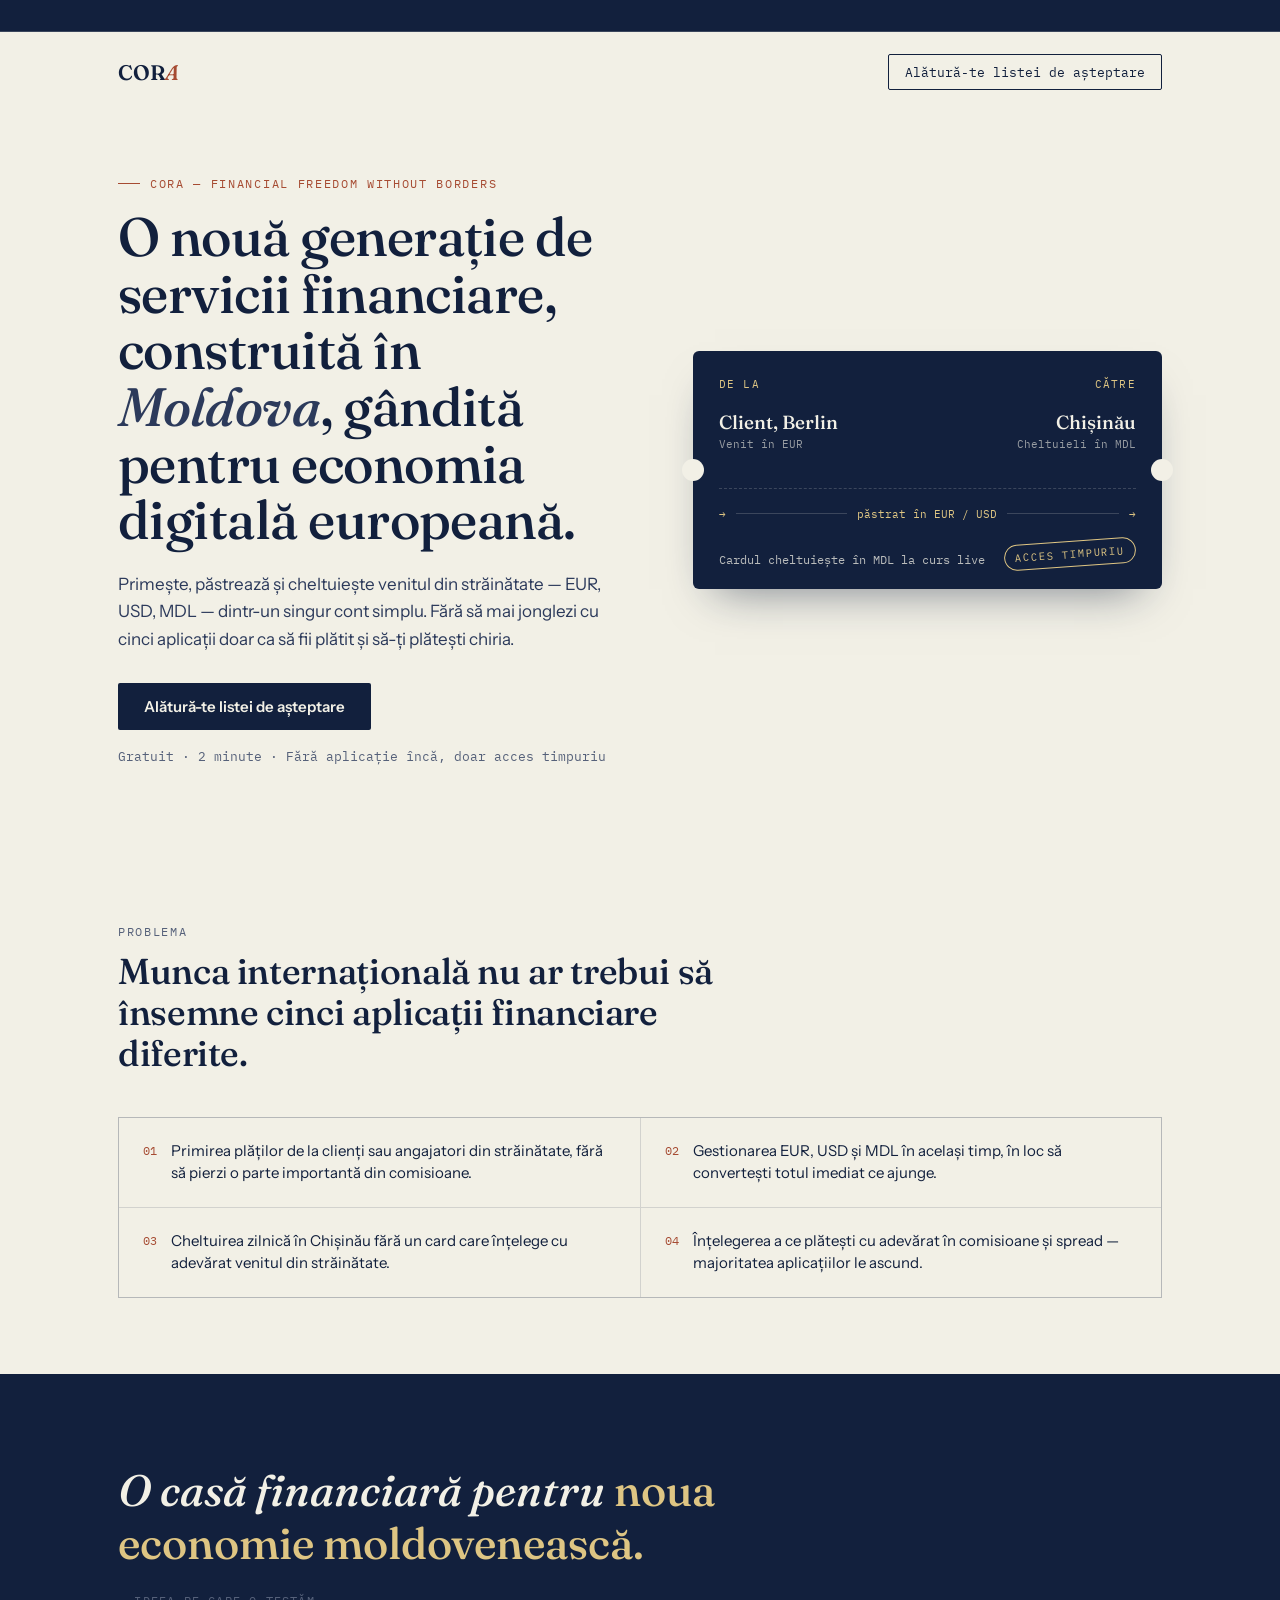
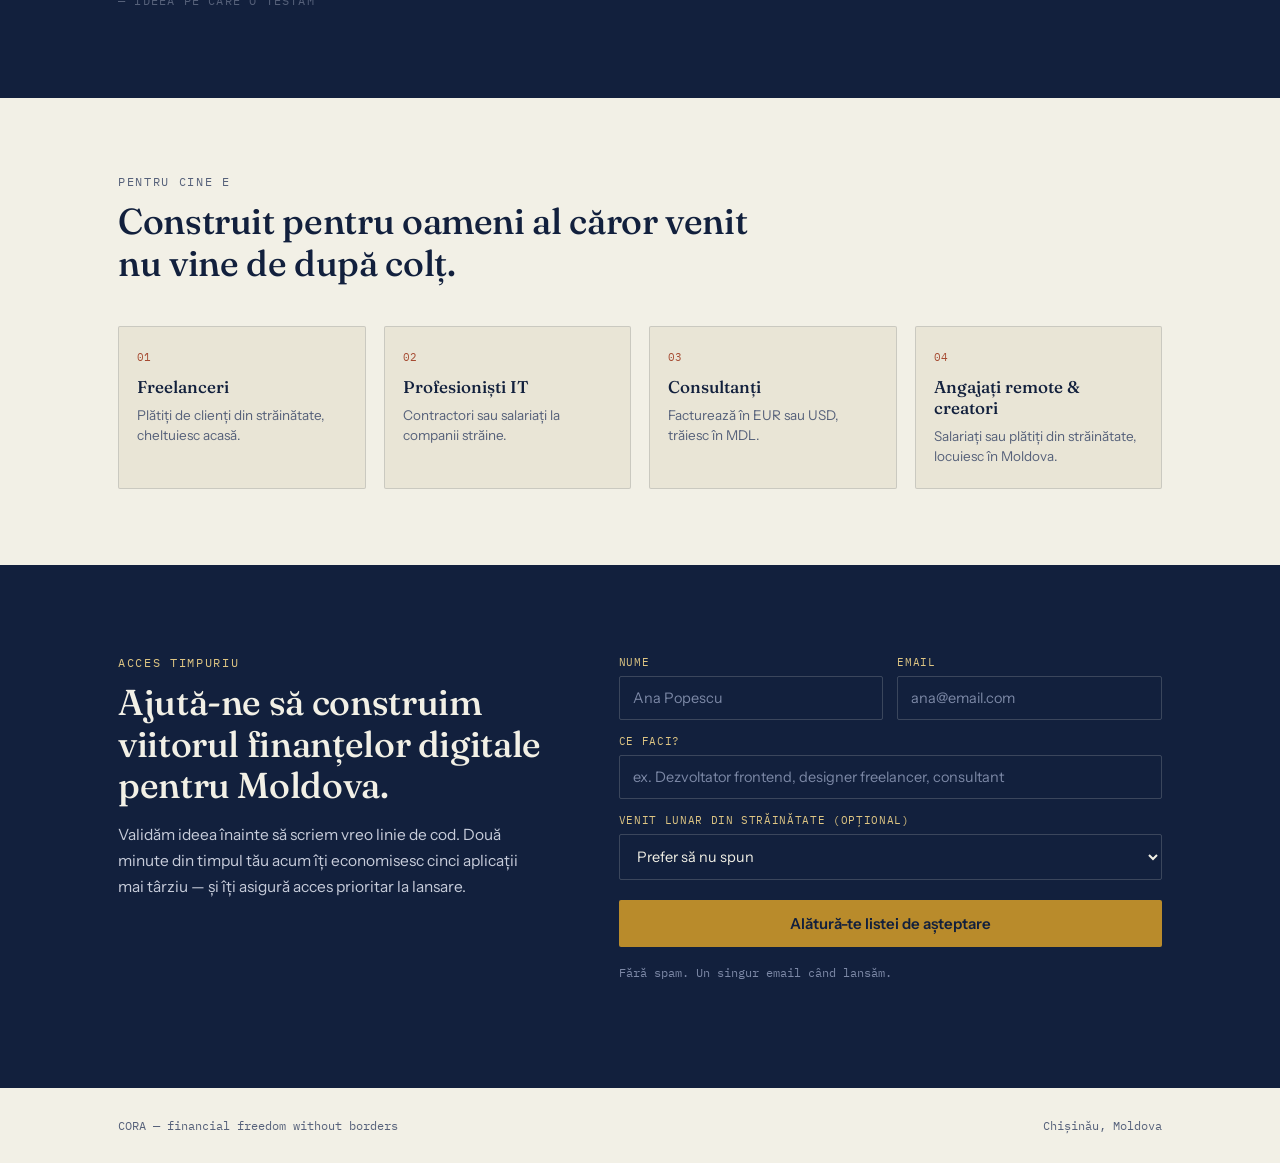
==== index.html @ b1dd5d66 "Rename landing-page-ro.html to index.html" ====
<!DOCTYPE html>
<html lang="ro">
<head>
<meta charset="UTF-8">
<meta name="viewport" content="width=device-width, initial-scale=1.0">
<title>CORA — libertate financiară fără granițe</title>
<link rel="preconnect" href="https://fonts.googleapis.com">
<link rel="preconnect" href="https://fonts.gstatic.com" crossorigin>
<link href="https://fonts.googleapis.com/css2?family=Fraunces:ital,opsz,wght@0,9..144,400;0,9..144,500;0,9..144,600;1,9..144,500&family=Instrument+Sans:wght@400;500;600&family=IBM+Plex+Mono:wght@400;500&display=swap" rel="stylesheet">
<style>
  :root{
    --ink:#12203D;
    --ink-soft:#2C3A5B;
    --paper:#F2F0E6;
    --paper-dim:#E9E5D6;
    --gold:#B98B2B;
    --gold-soft:#DEC583;
    --rust:#A64B32;
    --slate:#56617A;
    --line: rgba(18,32,61,0.14);
    --line-on-ink: rgba(242,240,230,0.18);
    --radius: 2px;
  }
  *{box-sizing:border-box;}
  html{scroll-behavior:smooth;}
  @media (prefers-reduced-motion: reduce){
    html{scroll-behavior:auto;}
    *{animation-duration:0.001ms !important; animation-iteration-count:1 !important; transition-duration:0.001ms !important;}
  }
  body{
    margin:0;
    background:var(--paper);
    color:var(--ink);
    font-family:'Instrument Sans', sans-serif;
    -webkit-font-smoothing:antialiased;
  }
  a{color:inherit;}
  .wrap{max-width:1100px; margin:0 auto; padding:0 28px;}

  /* ---------- ticker ---------- */
  .ticker{
    background:var(--ink);
    color:var(--paper);
    overflow:hidden;
    white-space:nowrap;
    border-bottom:1px solid var(--line-on-ink);
    font-family:'IBM Plex Mono', monospace;
    font-size:12px;
    letter-spacing:.04em;
  }
  .ticker-track{
    display:inline-block;
    padding-left:100%;
    animation: scrollTicker 32s linear infinite;
  }
  @keyframes scrollTicker{
    0%{transform:translateX(0);}
    100%{transform:translateX(-100%);}
  }
  .ticker span{padding:8px 22px; display:inline-block;}
  .ticker span b{color:var(--gold-soft); font-weight:500;}

  /* ---------- nav ---------- */
  header.nav{
    display:flex; align-items:center; justify-content:space-between;
    padding:22px 0;
  }
  .logo{
    font-family:'Fraunces', serif;
    font-weight:600;
    font-size:21px;
    letter-spacing:-0.01em;
  }
  .logo em{
    font-style:italic;
    color:var(--rust);
  }
  .nav-cta{
    font-family:'IBM Plex Mono', monospace;
    font-size:12.5px;
    text-decoration:none;
    border:1px solid var(--ink);
    padding:9px 16px;
    border-radius:var(--radius);
    transition:background .15s ease, color .15s ease;
  }
  .nav-cta:hover{background:var(--ink); color:var(--paper);}
  .nav-cta:focus-visible{outline:2px solid var(--rust); outline-offset:2px;}

  /* ---------- hero ---------- */
  .hero{
    padding:64px 0 84px;
    display:grid;
    grid-template-columns:1.05fr 0.95fr;
    gap:56px;
    align-items:center;
  }
  .eyebrow{
    font-family:'IBM Plex Mono', monospace;
    font-size:12px;
    letter-spacing:.14em;
    text-transform:uppercase;
    color:var(--rust);
    margin:0 0 18px;
    display:flex; align-items:center; gap:10px;
  }
  .eyebrow::before{
    content:"";
    width:22px; height:1px; background:var(--rust);
    display:inline-block;
  }
  h1{
    font-family:'Fraunces', serif;
    font-weight:500;
    font-size:clamp(34px, 4.6vw, 54px);
    line-height:1.05;
    letter-spacing:-0.01em;
    margin:0 0 22px;
  }
  h1 i{font-style:italic; color:var(--ink-soft);}
  .hero p.lede{
    font-size:17px;
    line-height:1.6;
    color:var(--ink-soft);
    max-width:46ch;
    margin:0 0 30px;
  }
  .hero-actions{display:flex; align-items:center; gap:18px; flex-wrap:wrap;}
  .btn-primary{
    background:var(--ink);
    color:var(--paper);
    font-family:'Instrument Sans', sans-serif;
    font-weight:600;
    font-size:15px;
    border:none;
    padding:14px 26px;
    border-radius:var(--radius);
    cursor:pointer;
    text-decoration:none;
    display:inline-block;
    transition:transform .15s ease, background .15s ease;
  }
  .btn-primary:hover{background:var(--rust);}
  .btn-primary:focus-visible{outline:2px solid var(--rust); outline-offset:3px;}
  .hero-sub{
    font-family:'IBM Plex Mono', monospace;
    font-size:12.5px;
    color:var(--slate);
  }

  /* ---------- ticket / signature element ---------- */
  .ticket{
    background:var(--ink);
    color:var(--paper);
    border-radius:6px;
    position:relative;
    padding:26px 26px 22px;
    box-shadow:0 22px 44px -22px rgba(18,32,61,0.55);
  }
  .ticket::before, .ticket::after{
    content:"";
    position:absolute;
    top:50%;
    width:22px; height:22px;
    background:var(--paper);
    border-radius:50%;
    transform:translateY(-50%);
  }
  .ticket::before{left:-11px;}
  .ticket::after{right:-11px;}
  .ticket-row{
    display:flex; justify-content:space-between; align-items:flex-start;
    padding-bottom:18px; margin-bottom:18px;
    border-bottom:1px dashed var(--line-on-ink);
  }
  .ticket-label{
    font-family:'IBM Plex Mono', monospace;
    font-size:10.5px; letter-spacing:.12em; text-transform:uppercase;
    color:var(--gold-soft); margin:0 0 6px;
  }
  .ticket-value{
    font-family:'Fraunces', serif; font-size:19px; font-weight:500;
  }
  .ticket-value small{
    display:block; font-family:'IBM Plex Mono', monospace;
    font-size:11px; color:var(--paper); opacity:.6; font-weight:400; margin-top:3px;
  }
  .ticket-mid{
    display:flex; align-items:center; gap:10px; margin:2px 0 20px;
  }
  .ticket-mid .line{flex:1; height:1px; background:var(--line-on-ink); position:relative;}
  .ticket-mid .plane{
    font-family:'IBM Plex Mono', monospace; font-size:11px; color:var(--gold-soft);
  }
  .ticket-foot{
    display:flex; justify-content:space-between; align-items:flex-end;
  }
  .ticket-rate{
    font-family:'IBM Plex Mono', monospace;
    font-size:11.5px; color:var(--paper); opacity:.75;
  }
  .ticket-stamp{
    font-family:'IBM Plex Mono', monospace;
    font-size:10.5px; letter-spacing:.08em;
    border:1px solid var(--gold-soft);
    color:var(--gold-soft);
    padding:5px 10px;
    border-radius:20px;
    transform:rotate(-4deg);
  }

  /* ---------- problem section ---------- */
  .section{padding:76px 0;}
  .section-head{
    max-width:60ch; margin:0 0 42px;
  }
  .kicker{
    font-family:'IBM Plex Mono', monospace;
    font-size:12px; letter-spacing:.14em; text-transform:uppercase;
    color:var(--slate); margin:0 0 12px;
  }
  h2{
    font-family:'Fraunces', serif; font-weight:500;
    font-size:clamp(26px, 3.2vw, 36px);
    line-height:1.15; margin:0;
    letter-spacing:-0.01em;
  }
  .problem-list{
    list-style:none; margin:0; padding:0;
    display:grid; grid-template-columns:repeat(2, 1fr); gap:1px;
    background:var(--line);
    border:1px solid var(--line);
  }
  .problem-list li{
    background:var(--paper);
    padding:22px 24px;
    font-size:15px;
    line-height:1.5;
    display:flex; gap:14px;
  }
  .problem-list .num{
    font-family:'IBM Plex Mono', monospace;
    font-size:12px; color:var(--rust); flex-shrink:0; padding-top:2px;
  }

  /* ---------- vision ---------- */
  .vision{
    background:var(--ink);
    color:var(--paper);
    padding:90px 0;
  }
  .vision blockquote{
    margin:0; max-width:22ch;
    font-family:'Fraunces', serif;
    font-style:italic;
    font-weight:500;
    font-size:clamp(28px, 4vw, 44px);
    line-height:1.2;
  }
  .vision blockquote span{color:var(--gold-soft); font-style:normal;}
  .vision-cite{
    font-family:'IBM Plex Mono', monospace;
    font-size:12px; letter-spacing:.1em; text-transform:uppercase;
    color:var(--slate); margin-top:24px; display:block;
  }

  /* ---------- who ---------- */
  .who-grid{
    display:grid; grid-template-columns:repeat(4, 1fr); gap:18px;
  }
  .who-card{
    border:1px solid var(--line);
    background:var(--paper-dim);
    padding:22px 18px;
    border-radius:var(--radius);
  }
  .who-card .who-tag{
    font-family:'IBM Plex Mono', monospace;
    font-size:11px; color:var(--rust); margin:0 0 10px;
  }
  .who-card h3{
    font-family:'Fraunces', serif; font-weight:500;
    font-size:17px; margin:0 0 8px;
  }
  .who-card p{
    font-size:13.5px; color:var(--slate); line-height:1.5; margin:0;
  }

  /* ---------- waitlist ---------- */
  .waitlist{
    background:var(--ink);
    color:var(--paper);
    padding:90px 0 96px;
  }
  .waitlist-grid{
    display:grid; grid-template-columns:0.9fr 1.1fr; gap:56px; align-items:start;
  }
  .waitlist h2{color:var(--paper);}
  .waitlist .kicker{color:var(--gold-soft);}
  .waitlist p.intro{
    font-size:15.5px; line-height:1.65; color:#C7CCDA; max-width:40ch; margin:16px 0 0;
  }
  form{
    display:grid; gap:14px;
  }
  .field-row{display:grid; grid-template-columns:1fr 1fr; gap:14px;}
  label{
    font-family:'IBM Plex Mono', monospace;
    font-size:11px; letter-spacing:.06em; text-transform:uppercase;
    color:var(--gold-soft); margin-bottom:7px; display:block;
  }
  input, select{
    width:100%;
    background:transparent;
    border:1px solid var(--line-on-ink);
    color:var(--paper);
    font-family:'Instrument Sans', sans-serif;
    font-size:14.5px;
    padding:12px 13px;
    border-radius:var(--radius);
  }
  input::placeholder{color:#7C88A6;}
  input:focus-visible, select:focus-visible{
    outline:2px solid var(--gold-soft); outline-offset:2px; border-color:var(--gold-soft);
  }
  select{color-scheme:dark;}
  .field{display:flex; flex-direction:column;}
  .submit-btn{
    margin-top:6px;
    background:var(--gold);
    color:var(--ink);
    font-weight:600;
    font-size:15px;
    border:none;
    padding:14px 22px;
    border-radius:var(--radius);
    cursor:pointer;
    font-family:'Instrument Sans', sans-serif;
    transition:background .15s ease;
  }
  .submit-btn:hover{background:var(--gold-soft);}
  .submit-btn:focus-visible{outline:2px solid var(--paper); outline-offset:3px;}
  .form-note{
    font-family:'IBM Plex Mono', monospace;
    font-size:11.5px; color:#7C88A6; margin-top:4px;
  }
  .success{
    display:none;
    border:1px solid var(--gold-soft);
    padding:22px;
    border-radius:var(--radius);
    font-family:'Fraunces', serif;
    font-size:18px;
  }
  .success span{color:var(--gold-soft); font-family:'IBM Plex Mono', monospace; font-size:11px; letter-spacing:.1em; text-transform:uppercase; display:block; margin-bottom:8px;}

  footer{
    padding:30px 0;
    display:flex; justify-content:space-between; align-items:center;
    font-family:'IBM Plex Mono', monospace;
    font-size:11.5px;
    color:var(--slate);
  }

  @media (max-width: 860px){
    .hero{grid-template-columns:1fr; gap:44px; padding-top:44px;}
    .problem-list{grid-template-columns:1fr;}
    .who-grid{grid-template-columns:1fr 1fr;}
    .waitlist-grid{grid-template-columns:1fr; gap:38px;}
    .field-row{grid-template-columns:1fr;}
  }
  @media (max-width: 520px){
    .who-grid{grid-template-columns:1fr;}
    footer{flex-direction:column; gap:8px; align-items:flex-start;}
  }
</style>
</head>
<body>

  <div class="ticker" aria-hidden="true">
    <div class="ticker-track">
      <span>EUR → MDL <b>19.42</b></span>
      <span>USD → MDL <b>17.85</b></span>
      <span>GBP → MDL <b>22.61</b></span>
      <span>VENIT DE LA DISTANȚĂ, VIAȚĂ LOCALĂ</span>
      <span>EUR → MDL <b>19.42</b></span>
      <span>USD → MDL <b>17.85</b></span>
      <span>GBP → MDL <b>22.61</b></span>
      <span>VENIT DE LA DISTANȚĂ, VIAȚĂ LOCALĂ</span>
    </div>
  </div>

  <div class="wrap">
    <header class="nav">
      <div class="logo">COR<em>A</em></div>
      <a href="#waitlist" class="nav-cta">Alătură-te listei de așteptare</a>
    </header>

    <section class="hero">
      <div>
        <p class="eyebrow">CORA — financial freedom without borders</p>
        <h1>O nouă generație de servicii financiare, construită în <i>Moldova</i>, gândită pentru economia digitală europeană.</h1>
        <p class="lede">Primește, păstrează și cheltuiește venitul din străinătate — EUR, USD, MDL — dintr-un singur cont simplu. Fără să mai jonglezi cu cinci aplicații doar ca să fii plătit și să-ți plătești chiria.</p>
        <div class="hero-actions">
          <a href="#waitlist" class="btn-primary">Alătură-te listei de așteptare</a>
          <span class="hero-sub">Gratuit · 2 minute · Fără aplicație încă, doar acces timpuriu</span>
        </div>
      </div>

      <div class="ticket">
        <div class="ticket-row">
          <div>
            <p class="ticket-label">De la</p>
            <p class="ticket-value">Client, Berlin<small>Venit în EUR</small></p>
          </div>
          <div style="text-align:right">
            <p class="ticket-label">Către</p>
            <p class="ticket-value">Chișinău<small>Cheltuieli în MDL</small></p>
          </div>
        </div>
        <div class="ticket-mid">
          <span class="plane">→</span>
          <span class="line"></span>
          <span class="plane">păstrat în EUR / USD</span>
          <span class="line"></span>
          <span class="plane">→</span>
        </div>
        <div class="ticket-foot">
          <span class="ticket-rate">Cardul cheltuiește în MDL la curs live</span>
          <span class="ticket-stamp">ACCES TIMPURIU</span>
        </div>
      </div>
    </section>
  </div>

  <section class="section">
    <div class="wrap">
      <div class="section-head">
        <p class="kicker">Problema</p>
        <h2>Munca internațională nu ar trebui să însemne cinci aplicații financiare diferite.</h2>
      </div>
      <ul class="problem-list">
        <li><span class="num">01</span> Primirea plăților de la clienți sau angajatori din străinătate, fără să pierzi o parte importantă din comisioane.</li>
        <li><span class="num">02</span> Gestionarea EUR, USD și MDL în același timp, în loc să convertești totul imediat ce ajunge.</li>
        <li><span class="num">03</span> Cheltuirea zilnică în Chișinău fără un card care înțelege cu adevărat venitul din străinătate.</li>
        <li><span class="num">04</span> Înțelegerea a ce plătești cu adevărat în comisioane și spread — majoritatea aplicațiilor le ascund.</li>
      </ul>
    </div>
  </section>

  <section class="vision">
    <div class="wrap">
      <blockquote>O casă financiară pentru <span>noua economie moldovenească.</span></blockquote>
      <span class="vision-cite">— ideea pe care o testăm</span>
    </div>
  </section>

  <section class="section">
    <div class="wrap">
      <div class="section-head">
        <p class="kicker">Pentru cine e</p>
        <h2>Construit pentru oameni al căror venit nu vine de după colț.</h2>
      </div>
      <div class="who-grid">
        <div class="who-card">
          <p class="who-tag">01</p>
          <h3>Freelanceri</h3>
          <p>Plătiți de clienți din străinătate, cheltuiesc acasă.</p>
        </div>
        <div class="who-card">
          <p class="who-tag">02</p>
          <h3>Profesioniști IT</h3>
          <p>Contractori sau salariați la companii străine.</p>
        </div>
        <div class="who-card">
          <p class="who-tag">03</p>
          <h3>Consultanți</h3>
          <p>Facturează în EUR sau USD, trăiesc în MDL.</p>
        </div>
        <div class="who-card">
          <p class="who-tag">04</p>
          <h3>Angajați remote &amp; creatori</h3>
          <p>Salariați sau plătiți din străinătate, locuiesc în Moldova.</p>
        </div>
      </div>
    </div>
  </section>

  <section class="waitlist" id="waitlist">
    <div class="wrap">
      <div class="waitlist-grid">
        <div>
          <p class="kicker">Acces timpuriu</p>
          <h2>Ajută-ne să construim viitorul finanțelor digitale pentru Moldova.</h2>
          <p class="intro">Validăm ideea înainte să scriem vreo linie de cod. Două minute din timpul tău acum îți economisesc cinci aplicații mai târziu — și îți asigură acces prioritar la lansare.</p>
        </div>

        <div>
          <form id="waitlistForm">
            <div class="field-row">
              <div class="field">
                <label for="name">Nume</label>
                <input id="name" name="name" type="text" placeholder="Ana Popescu" required>
              </div>
              <div class="field">
                <label for="email">Email</label>
                <input id="email" name="email" type="email" placeholder="ana@email.com" required>
              </div>
            </div>
            <div class="field">
              <label for="profession">Ce faci?</label>
              <input id="profession" name="profession" type="text" placeholder="ex. Dezvoltator frontend, designer freelancer, consultant">
            </div>
            <div class="field">
              <label for="income">Venit lunar din străinătate (opțional)</label>
              <select id="income" name="income">
                <option value="">Prefer să nu spun</option>
                <option value="under-500">Sub 500 €</option>
                <option value="500-1500">500 € – 1.500 €</option>
                <option value="1500-3000">1.500 € – 3.000 €</option>
                <option value="3000plus">3.000 €+</option>
              </select>
            </div>
            <button type="submit" class="submit-btn">Alătură-te listei de așteptare</button>
            <p class="form-note">Fără spam. Un singur email când lansăm.</p>
          </form>

          <div class="success" id="successMsg">
            <span>Ești pe listă</span>
            Mulțumim — te contactăm înaintea tuturor.
          </div>
        </div>
      </div>
    </div>
  </section>

  <div class="wrap">
    <footer>
      <span>CORA — financial freedom without borders</span>
      <span>Chișinău, Moldova</span>
    </footer>
  </div>

  <script>
    // Lipește aici URL-ul Web App din Google Apps Script (se termină în /exec)
    const SCRIPT_URL = "PASTE_YOUR_APPS_SCRIPT_URL_HERE";

    const form = document.getElementById('waitlistForm');
    const success = document.getElementById('successMsg');
    const submitBtn = form.querySelector('.submit-btn');

    form.addEventListener('submit', function(e){
      e.preventDefault();
      submitBtn.disabled = true;
      submitBtn.textContent = 'Se trimite...';

      const data = new URLSearchParams(new FormData(form));

      fetch(SCRIPT_URL, {
        method: 'POST',
        mode: 'no-cors', // Apps Script nu returnează headere CORS; trimitem "orb" și presupunem succes
        body: data
      })
      .then(function(){
        form.style.display = 'none';
        success.style.display = 'block';
      })
      .catch(function(){
        submitBtn.disabled = false;
        submitBtn.textContent = 'Alătură-te listei de așteptare';
        alert('A apărut o eroare. Te rugăm să încerci din nou.');
      });
    });
  </script>

</body>
</html>
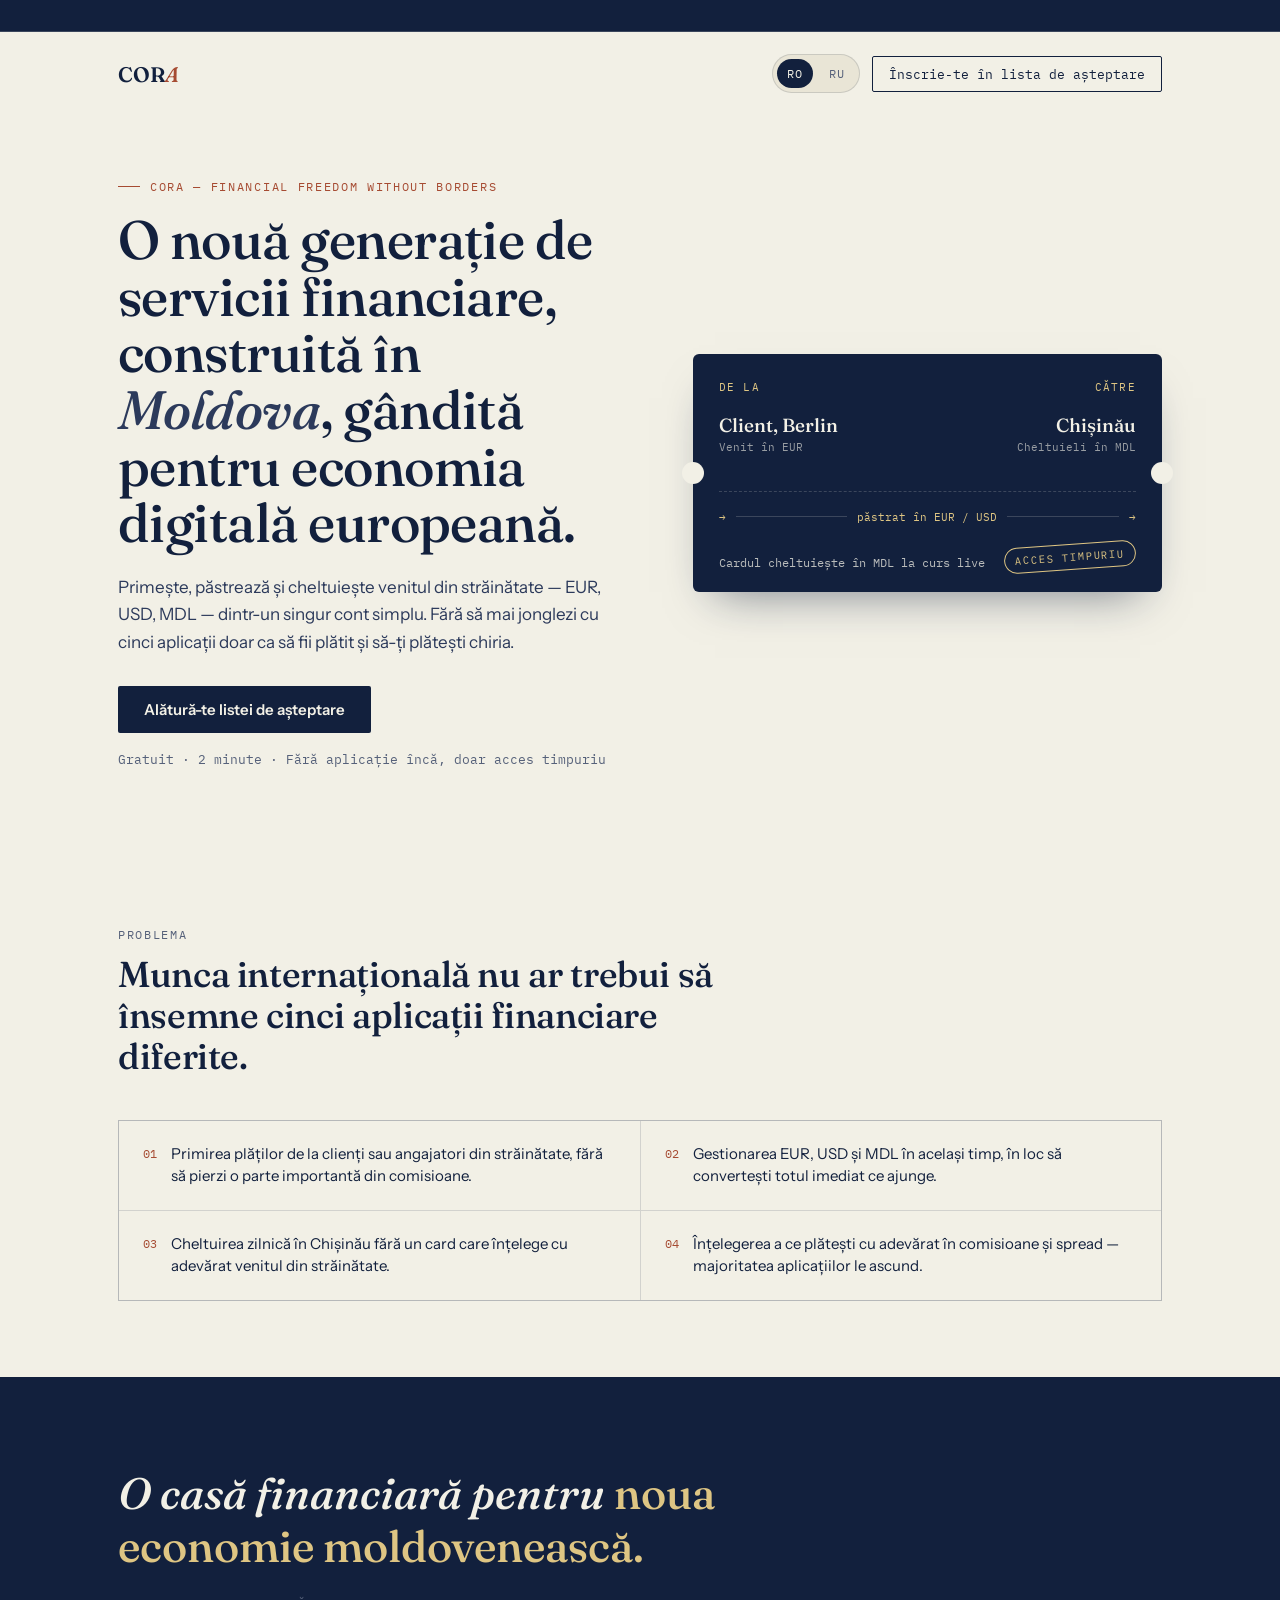
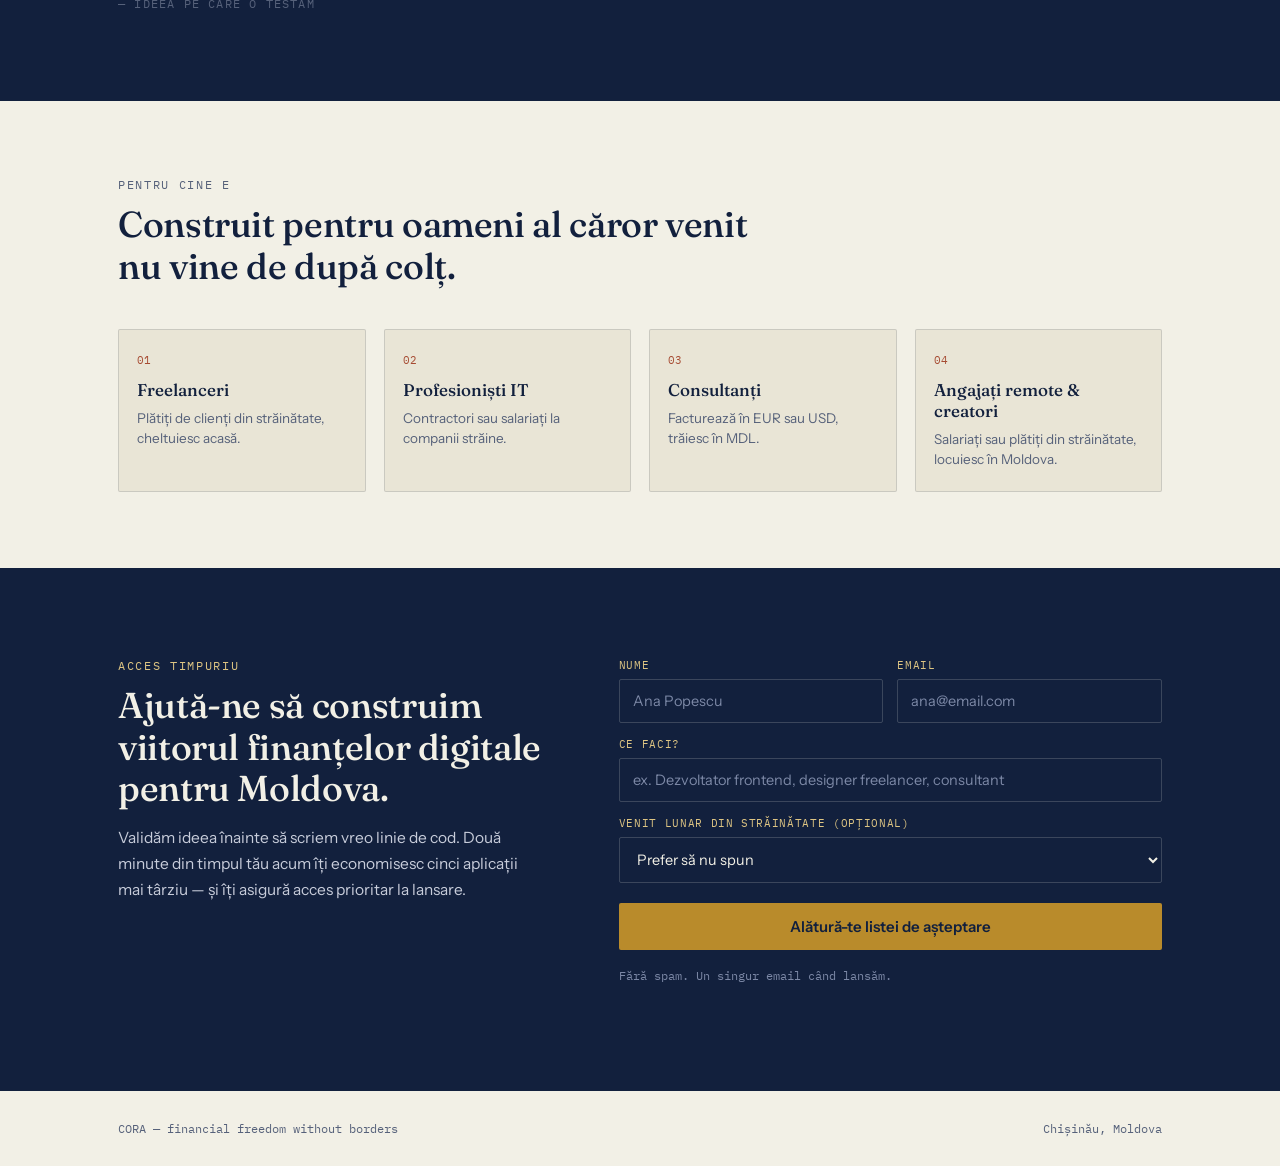
==== commit 99df0554: "ru" ====
--- a/index.html
+++ b/index.html
@@ -1,577 +1,990 @@
 <!DOCTYPE html>
 <html lang="ro">
+
 <head>
-<meta charset="UTF-8">
-<meta name="viewport" content="width=device-width, initial-scale=1.0">
-<title>CORA — libertate financiară fără granițe</title>
-<link rel="preconnect" href="https://fonts.googleapis.com">
-<link rel="preconnect" href="https://fonts.gstatic.com" crossorigin>
-<link href="https://fonts.googleapis.com/css2?family=Fraunces:ital,opsz,wght@0,9..144,400;0,9..144,500;0,9..144,600;1,9..144,500&family=Instrument+Sans:wght@400;500;600&family=IBM+Plex+Mono:wght@400;500&display=swap" rel="stylesheet">
-<style>
-  :root{
-    --ink:#12203D;
-    --ink-soft:#2C3A5B;
-    --paper:#F2F0E6;
-    --paper-dim:#E9E5D6;
-    --gold:#B98B2B;
-    --gold-soft:#DEC583;
-    --rust:#A64B32;
-    --slate:#56617A;
-    --line: rgba(18,32,61,0.14);
-    --line-on-ink: rgba(242,240,230,0.18);
-    --radius: 2px;
-  }
-  *{box-sizing:border-box;}
-  html{scroll-behavior:smooth;}
-  @media (prefers-reduced-motion: reduce){
-    html{scroll-behavior:auto;}
-    *{animation-duration:0.001ms !important; animation-iteration-count:1 !important; transition-duration:0.001ms !important;}
-  }
-  body{
-    margin:0;
-    background:var(--paper);
-    color:var(--ink);
-    font-family:'Instrument Sans', sans-serif;
-    -webkit-font-smoothing:antialiased;
-  }
-  a{color:inherit;}
-  .wrap{max-width:1100px; margin:0 auto; padding:0 28px;}
-
-  /* ---------- ticker ---------- */
-  .ticker{
-    background:var(--ink);
-    color:var(--paper);
-    overflow:hidden;
-    white-space:nowrap;
-    border-bottom:1px solid var(--line-on-ink);
-    font-family:'IBM Plex Mono', monospace;
-    font-size:12px;
-    letter-spacing:.04em;
-  }
-  .ticker-track{
-    display:inline-block;
-    padding-left:100%;
-    animation: scrollTicker 32s linear infinite;
-  }
-  @keyframes scrollTicker{
-    0%{transform:translateX(0);}
-    100%{transform:translateX(-100%);}
-  }
-  .ticker span{padding:8px 22px; display:inline-block;}
-  .ticker span b{color:var(--gold-soft); font-weight:500;}
-
-  /* ---------- nav ---------- */
-  header.nav{
-    display:flex; align-items:center; justify-content:space-between;
-    padding:22px 0;
-  }
-  .logo{
-    font-family:'Fraunces', serif;
-    font-weight:600;
-    font-size:21px;
-    letter-spacing:-0.01em;
-  }
-  .logo em{
-    font-style:italic;
-    color:var(--rust);
-  }
-  .nav-cta{
-    font-family:'IBM Plex Mono', monospace;
-    font-size:12.5px;
-    text-decoration:none;
-    border:1px solid var(--ink);
-    padding:9px 16px;
-    border-radius:var(--radius);
-    transition:background .15s ease, color .15s ease;
-  }
-  .nav-cta:hover{background:var(--ink); color:var(--paper);}
-  .nav-cta:focus-visible{outline:2px solid var(--rust); outline-offset:2px;}
-
-  /* ---------- hero ---------- */
-  .hero{
-    padding:64px 0 84px;
-    display:grid;
-    grid-template-columns:1.05fr 0.95fr;
-    gap:56px;
-    align-items:center;
-  }
-  .eyebrow{
-    font-family:'IBM Plex Mono', monospace;
-    font-size:12px;
-    letter-spacing:.14em;
-    text-transform:uppercase;
-    color:var(--rust);
-    margin:0 0 18px;
-    display:flex; align-items:center; gap:10px;
-  }
-  .eyebrow::before{
-    content:"";
-    width:22px; height:1px; background:var(--rust);
-    display:inline-block;
-  }
-  h1{
-    font-family:'Fraunces', serif;
-    font-weight:500;
-    font-size:clamp(34px, 4.6vw, 54px);
-    line-height:1.05;
-    letter-spacing:-0.01em;
-    margin:0 0 22px;
-  }
-  h1 i{font-style:italic; color:var(--ink-soft);}
-  .hero p.lede{
-    font-size:17px;
-    line-height:1.6;
-    color:var(--ink-soft);
-    max-width:46ch;
-    margin:0 0 30px;
-  }
-  .hero-actions{display:flex; align-items:center; gap:18px; flex-wrap:wrap;}
-  .btn-primary{
-    background:var(--ink);
-    color:var(--paper);
-    font-family:'Instrument Sans', sans-serif;
-    font-weight:600;
-    font-size:15px;
-    border:none;
-    padding:14px 26px;
-    border-radius:var(--radius);
-    cursor:pointer;
-    text-decoration:none;
-    display:inline-block;
-    transition:transform .15s ease, background .15s ease;
-  }
-  .btn-primary:hover{background:var(--rust);}
-  .btn-primary:focus-visible{outline:2px solid var(--rust); outline-offset:3px;}
-  .hero-sub{
-    font-family:'IBM Plex Mono', monospace;
-    font-size:12.5px;
-    color:var(--slate);
-  }
-
-  /* ---------- ticket / signature element ---------- */
-  .ticket{
-    background:var(--ink);
-    color:var(--paper);
-    border-radius:6px;
-    position:relative;
-    padding:26px 26px 22px;
-    box-shadow:0 22px 44px -22px rgba(18,32,61,0.55);
-  }
-  .ticket::before, .ticket::after{
-    content:"";
-    position:absolute;
-    top:50%;
-    width:22px; height:22px;
-    background:var(--paper);
-    border-radius:50%;
-    transform:translateY(-50%);
-  }
-  .ticket::before{left:-11px;}
-  .ticket::after{right:-11px;}
-  .ticket-row{
-    display:flex; justify-content:space-between; align-items:flex-start;
-    padding-bottom:18px; margin-bottom:18px;
-    border-bottom:1px dashed var(--line-on-ink);
-  }
-  .ticket-label{
-    font-family:'IBM Plex Mono', monospace;
-    font-size:10.5px; letter-spacing:.12em; text-transform:uppercase;
-    color:var(--gold-soft); margin:0 0 6px;
-  }
-  .ticket-value{
-    font-family:'Fraunces', serif; font-size:19px; font-weight:500;
-  }
-  .ticket-value small{
-    display:block; font-family:'IBM Plex Mono', monospace;
-    font-size:11px; color:var(--paper); opacity:.6; font-weight:400; margin-top:3px;
-  }
-  .ticket-mid{
-    display:flex; align-items:center; gap:10px; margin:2px 0 20px;
-  }
-  .ticket-mid .line{flex:1; height:1px; background:var(--line-on-ink); position:relative;}
-  .ticket-mid .plane{
-    font-family:'IBM Plex Mono', monospace; font-size:11px; color:var(--gold-soft);
-  }
-  .ticket-foot{
-    display:flex; justify-content:space-between; align-items:flex-end;
-  }
-  .ticket-rate{
-    font-family:'IBM Plex Mono', monospace;
-    font-size:11.5px; color:var(--paper); opacity:.75;
-  }
-  .ticket-stamp{
-    font-family:'IBM Plex Mono', monospace;
-    font-size:10.5px; letter-spacing:.08em;
-    border:1px solid var(--gold-soft);
-    color:var(--gold-soft);
-    padding:5px 10px;
-    border-radius:20px;
-    transform:rotate(-4deg);
-  }
-
-  /* ---------- problem section ---------- */
-  .section{padding:76px 0;}
-  .section-head{
-    max-width:60ch; margin:0 0 42px;
-  }
-  .kicker{
-    font-family:'IBM Plex Mono', monospace;
-    font-size:12px; letter-spacing:.14em; text-transform:uppercase;
-    color:var(--slate); margin:0 0 12px;
-  }
-  h2{
-    font-family:'Fraunces', serif; font-weight:500;
-    font-size:clamp(26px, 3.2vw, 36px);
-    line-height:1.15; margin:0;
-    letter-spacing:-0.01em;
-  }
-  .problem-list{
-    list-style:none; margin:0; padding:0;
-    display:grid; grid-template-columns:repeat(2, 1fr); gap:1px;
-    background:var(--line);
-    border:1px solid var(--line);
-  }
-  .problem-list li{
-    background:var(--paper);
-    padding:22px 24px;
-    font-size:15px;
-    line-height:1.5;
-    display:flex; gap:14px;
-  }
-  .problem-list .num{
-    font-family:'IBM Plex Mono', monospace;
-    font-size:12px; color:var(--rust); flex-shrink:0; padding-top:2px;
-  }
-
-  /* ---------- vision ---------- */
-  .vision{
-    background:var(--ink);
-    color:var(--paper);
-    padding:90px 0;
-  }
-  .vision blockquote{
-    margin:0; max-width:22ch;
-    font-family:'Fraunces', serif;
-    font-style:italic;
-    font-weight:500;
-    font-size:clamp(28px, 4vw, 44px);
-    line-height:1.2;
-  }
-  .vision blockquote span{color:var(--gold-soft); font-style:normal;}
-  .vision-cite{
-    font-family:'IBM Plex Mono', monospace;
-    font-size:12px; letter-spacing:.1em; text-transform:uppercase;
-    color:var(--slate); margin-top:24px; display:block;
-  }
-
-  /* ---------- who ---------- */
-  .who-grid{
-    display:grid; grid-template-columns:repeat(4, 1fr); gap:18px;
-  }
-  .who-card{
-    border:1px solid var(--line);
-    background:var(--paper-dim);
-    padding:22px 18px;
-    border-radius:var(--radius);
-  }
-  .who-card .who-tag{
-    font-family:'IBM Plex Mono', monospace;
-    font-size:11px; color:var(--rust); margin:0 0 10px;
-  }
-  .who-card h3{
-    font-family:'Fraunces', serif; font-weight:500;
-    font-size:17px; margin:0 0 8px;
-  }
-  .who-card p{
-    font-size:13.5px; color:var(--slate); line-height:1.5; margin:0;
-  }
-
-  /* ---------- waitlist ---------- */
-  .waitlist{
-    background:var(--ink);
-    color:var(--paper);
-    padding:90px 0 96px;
-  }
-  .waitlist-grid{
-    display:grid; grid-template-columns:0.9fr 1.1fr; gap:56px; align-items:start;
-  }
-  .waitlist h2{color:var(--paper);}
-  .waitlist .kicker{color:var(--gold-soft);}
-  .waitlist p.intro{
-    font-size:15.5px; line-height:1.65; color:#C7CCDA; max-width:40ch; margin:16px 0 0;
-  }
-  form{
-    display:grid; gap:14px;
-  }
-  .field-row{display:grid; grid-template-columns:1fr 1fr; gap:14px;}
-  label{
-    font-family:'IBM Plex Mono', monospace;
-    font-size:11px; letter-spacing:.06em; text-transform:uppercase;
-    color:var(--gold-soft); margin-bottom:7px; display:block;
-  }
-  input, select{
-    width:100%;
-    background:transparent;
-    border:1px solid var(--line-on-ink);
-    color:var(--paper);
-    font-family:'Instrument Sans', sans-serif;
-    font-size:14.5px;
-    padding:12px 13px;
-    border-radius:var(--radius);
-  }
-  input::placeholder{color:#7C88A6;}
-  input:focus-visible, select:focus-visible{
-    outline:2px solid var(--gold-soft); outline-offset:2px; border-color:var(--gold-soft);
-  }
-  select{color-scheme:dark;}
-  .field{display:flex; flex-direction:column;}
-  .submit-btn{
-    margin-top:6px;
-    background:var(--gold);
-    color:var(--ink);
-    font-weight:600;
-    font-size:15px;
-    border:none;
-    padding:14px 22px;
-    border-radius:var(--radius);
-    cursor:pointer;
-    font-family:'Instrument Sans', sans-serif;
-    transition:background .15s ease;
-  }
-  .submit-btn:hover{background:var(--gold-soft);}
-  .submit-btn:focus-visible{outline:2px solid var(--paper); outline-offset:3px;}
-  .form-note{
-    font-family:'IBM Plex Mono', monospace;
-    font-size:11.5px; color:#7C88A6; margin-top:4px;
-  }
-  .success{
-    display:none;
-    border:1px solid var(--gold-soft);
-    padding:22px;
-    border-radius:var(--radius);
-    font-family:'Fraunces', serif;
-    font-size:18px;
-  }
-  .success span{color:var(--gold-soft); font-family:'IBM Plex Mono', monospace; font-size:11px; letter-spacing:.1em; text-transform:uppercase; display:block; margin-bottom:8px;}
-
-  footer{
-    padding:30px 0;
-    display:flex; justify-content:space-between; align-items:center;
-    font-family:'IBM Plex Mono', monospace;
-    font-size:11.5px;
-    color:var(--slate);
-  }
-
-  @media (max-width: 860px){
-    .hero{grid-template-columns:1fr; gap:44px; padding-top:44px;}
-    .problem-list{grid-template-columns:1fr;}
-    .who-grid{grid-template-columns:1fr 1fr;}
-    .waitlist-grid{grid-template-columns:1fr; gap:38px;}
-    .field-row{grid-template-columns:1fr;}
-  }
-  @media (max-width: 520px){
-    .who-grid{grid-template-columns:1fr;}
-    footer{flex-direction:column; gap:8px; align-items:flex-start;}
-  }
-</style>
+    <meta charset="UTF-8">
+    <meta name="viewport" content="width=device-width, initial-scale=1.0">
+    <title>CORA — libertate financiară fără granițe</title>
+    <link rel="preconnect" href="https://fonts.googleapis.com">
+    <link rel="preconnect" href="https://fonts.gstatic.com" crossorigin>
+    <link
+        href="https://fonts.googleapis.com/css2?family=Fraunces:ital,opsz,wght@0,9..144,400;0,9..144,500;0,9..144,600;1,9..144,500&family=Instrument+Sans:wght@400;500;600&family=IBM+Plex+Mono:wght@400;500&display=swap"
+        rel="stylesheet">
+    <style>
+        :root {
+            --ink: #12203D;
+            --ink-soft: #2C3A5B;
+            --paper: #F2F0E6;
+            --paper-dim: #E9E5D6;
+            --gold: #B98B2B;
+            --gold-soft: #DEC583;
+            --rust: #A64B32;
+            --slate: #56617A;
+            --line: rgba(18, 32, 61, 0.14);
+            --line-on-ink: rgba(242, 240, 230, 0.18);
+            --radius: 2px;
+        }
+
+        * {
+            box-sizing: border-box;
+        }
+
+        html {
+            scroll-behavior: smooth;
+        }
+
+        @media (prefers-reduced-motion: reduce) {
+            html {
+                scroll-behavior: auto;
+            }
+
+            * {
+                animation-duration: 0.001ms !important;
+                animation-iteration-count: 1 !important;
+                transition-duration: 0.001ms !important;
+            }
+        }
+
+        body {
+            margin: 0;
+            background: var(--paper);
+            color: var(--ink);
+            font-family: 'Instrument Sans', sans-serif;
+            -webkit-font-smoothing: antialiased;
+        }
+
+        a {
+            color: inherit;
+        }
+
+        .wrap {
+            max-width: 1100px;
+            margin: 0 auto;
+            padding: 0 28px;
+        }
+
+        /* ---------- ticker ---------- */
+        .ticker {
+            background: var(--ink);
+            color: var(--paper);
+            overflow: hidden;
+            white-space: nowrap;
+            border-bottom: 1px solid var(--line-on-ink);
+            font-family: 'IBM Plex Mono', monospace;
+            font-size: 12px;
+            letter-spacing: .04em;
+        }
+
+        .ticker-track {
+            display: inline-block;
+            padding-left: 100%;
+            animation: scrollTicker 32s linear infinite;
+        }
+
+        @keyframes scrollTicker {
+            0% {
+                transform: translateX(0);
+            }
+
+            100% {
+                transform: translateX(-100%);
+            }
+        }
+
+        .ticker span {
+            padding: 8px 22px;
+            display: inline-block;
+        }
+
+        .ticker span b {
+            color: var(--gold-soft);
+            font-weight: 500;
+        }
+
+        /* ---------- nav ---------- */
+        header.nav {
+            display: flex;
+            align-items: center;
+            justify-content: space-between;
+            padding: 22px 0;
+        }
+
+        .logo {
+            font-family: 'Fraunces', serif;
+            font-weight: 600;
+            font-size: 21px;
+            letter-spacing: -0.01em;
+        }
+
+        .logo em {
+            font-style: italic;
+            color: var(--rust);
+        }
+
+        .nav-tools {
+            display: flex;
+            align-items: center;
+            gap: 12px;
+        }
+
+        .nav-cta {
+            font-family: 'IBM Plex Mono', monospace;
+            font-size: 12.5px;
+            text-decoration: none;
+            border: 1px solid var(--ink);
+            padding: 9px 16px;
+            border-radius: var(--radius);
+            transition: background .15s ease, color .15s ease;
+        }
+
+        .nav-cta:hover {
+            background: var(--ink);
+            color: var(--paper);
+        }
+
+        .nav-cta:focus-visible {
+            outline: 2px solid var(--rust);
+            outline-offset: 2px;
+        }
+
+        .lang-switcher {
+            display: inline-flex;
+            align-items: center;
+            gap: 6px;
+            padding: 4px;
+            border: 1px solid var(--line);
+            border-radius: 999px;
+            background: var(--paper-dim);
+        }
+
+        .lang-link {
+            font-family: 'IBM Plex Mono', monospace;
+            font-size: 11.5px;
+            letter-spacing: .08em;
+            text-transform: uppercase;
+            text-decoration: none;
+            padding: 7px 10px;
+            border-radius: 999px;
+            color: var(--slate);
+            transition: background .15s ease, color .15s ease;
+        }
+
+        .lang-link:hover {
+            background: var(--paper);
+            color: var(--ink);
+        }
+
+        .lang-link.is-active {
+            background: var(--ink);
+            color: var(--paper);
+            cursor: default;
+            pointer-events: none;
+        }
+
+        @media (max-width: 640px) {
+            header.nav {
+                flex-wrap: wrap;
+                gap: 12px;
+            }
+
+            .nav-tools {
+                width: 100%;
+                justify-content: space-between;
+            }
+        }
+
+        /* ---------- hero ---------- */
+        .hero {
+            padding: 64px 0 84px;
+            display: grid;
+            grid-template-columns: 1.05fr 0.95fr;
+            gap: 56px;
+            align-items: center;
+        }
+
+        .eyebrow {
+            font-family: 'IBM Plex Mono', monospace;
+            font-size: 12px;
+            letter-spacing: .14em;
+            text-transform: uppercase;
+            color: var(--rust);
+            margin: 0 0 18px;
+            display: flex;
+            align-items: center;
+            gap: 10px;
+        }
+
+        .eyebrow::before {
+            content: "";
+            width: 22px;
+            height: 1px;
+            background: var(--rust);
+            display: inline-block;
+        }
+
+        h1 {
+            font-family: 'Fraunces', serif;
+            font-weight: 500;
+            font-size: clamp(34px, 4.6vw, 54px);
+            line-height: 1.05;
+            letter-spacing: -0.01em;
+            margin: 0 0 22px;
+        }
+
+        h1 i {
+            font-style: italic;
+            color: var(--ink-soft);
+        }
+
+        .hero p.lede {
+            font-size: 17px;
+            line-height: 1.6;
+            color: var(--ink-soft);
+            max-width: 46ch;
+            margin: 0 0 30px;
+        }
+
+        .hero-actions {
+            display: flex;
+            align-items: center;
+            gap: 18px;
+            flex-wrap: wrap;
+        }
+
+        .btn-primary {
+            background: var(--ink);
+            color: var(--paper);
+            font-family: 'Instrument Sans', sans-serif;
+            font-weight: 600;
+            font-size: 15px;
+            border: none;
+            padding: 14px 26px;
+            border-radius: var(--radius);
+            cursor: pointer;
+            text-decoration: none;
+            display: inline-block;
+            transition: transform .15s ease, background .15s ease;
+        }
+
+        .btn-primary:hover {
+            background: var(--rust);
+        }
+
+        .btn-primary:focus-visible {
+            outline: 2px solid var(--rust);
+            outline-offset: 3px;
+        }
+
+        .hero-sub {
+            font-family: 'IBM Plex Mono', monospace;
+            font-size: 12.5px;
+            color: var(--slate);
+        }
+
+        /* ---------- ticket / signature element ---------- */
+        .ticket {
+            background: var(--ink);
+            color: var(--paper);
+            border-radius: 6px;
+            position: relative;
+            padding: 26px 26px 22px;
+            box-shadow: 0 22px 44px -22px rgba(18, 32, 61, 0.55);
+        }
+
+        .ticket::before,
+        .ticket::after {
+            content: "";
+            position: absolute;
+            top: 50%;
+            width: 22px;
+            height: 22px;
+            background: var(--paper);
+            border-radius: 50%;
+            transform: translateY(-50%);
+        }
+
+        .ticket::before {
+            left: -11px;
+        }
+
+        .ticket::after {
+            right: -11px;
+        }
+
+        .ticket-row {
+            display: flex;
+            justify-content: space-between;
+            align-items: flex-start;
+            padding-bottom: 18px;
+            margin-bottom: 18px;
+            border-bottom: 1px dashed var(--line-on-ink);
+        }
+
+        .ticket-label {
+            font-family: 'IBM Plex Mono', monospace;
+            font-size: 10.5px;
+            letter-spacing: .12em;
+            text-transform: uppercase;
+            color: var(--gold-soft);
+            margin: 0 0 6px;
+        }
+
+        .ticket-value {
+            font-family: 'Fraunces', serif;
+            font-size: 19px;
+            font-weight: 500;
+        }
+
+        .ticket-value small {
+            display: block;
+            font-family: 'IBM Plex Mono', monospace;
+            font-size: 11px;
+            color: var(--paper);
+            opacity: .6;
+            font-weight: 400;
+            margin-top: 3px;
+        }
+
+        .ticket-mid {
+            display: flex;
+            align-items: center;
+            gap: 10px;
+            margin: 2px 0 20px;
+        }
+
+        .ticket-mid .line {
+            flex: 1;
+            height: 1px;
+            background: var(--line-on-ink);
+            position: relative;
+        }
+
+        .ticket-mid .plane {
+            font-family: 'IBM Plex Mono', monospace;
+            font-size: 11px;
+            color: var(--gold-soft);
+        }
+
+        .ticket-foot {
+            display: flex;
+            justify-content: space-between;
+            align-items: flex-end;
+        }
+
+        .ticket-rate {
+            font-family: 'IBM Plex Mono', monospace;
+            font-size: 11.5px;
+            color: var(--paper);
+            opacity: .75;
+        }
+
+        .ticket-stamp {
+            font-family: 'IBM Plex Mono', monospace;
+            font-size: 10.5px;
+            letter-spacing: .08em;
+            border: 1px solid var(--gold-soft);
+            color: var(--gold-soft);
+            padding: 5px 10px;
+            border-radius: 20px;
+            transform: rotate(-4deg);
+        }
+
+        /* ---------- problem section ---------- */
+        .section {
+            padding: 76px 0;
+        }
+
+        .section-head {
+            max-width: 60ch;
+            margin: 0 0 42px;
+        }
+
+        .kicker {
+            font-family: 'IBM Plex Mono', monospace;
+            font-size: 12px;
+            letter-spacing: .14em;
+            text-transform: uppercase;
+            color: var(--slate);
+            margin: 0 0 12px;
+        }
+
+        h2 {
+            font-family: 'Fraunces', serif;
+            font-weight: 500;
+            font-size: clamp(26px, 3.2vw, 36px);
+            line-height: 1.15;
+            margin: 0;
+            letter-spacing: -0.01em;
+        }
+
+        .problem-list {
+            list-style: none;
+            margin: 0;
+            padding: 0;
+            display: grid;
+            grid-template-columns: repeat(2, 1fr);
+            gap: 1px;
+            background: var(--line);
+            border: 1px solid var(--line);
+        }
+
+        .problem-list li {
+            background: var(--paper);
+            padding: 22px 24px;
+            font-size: 15px;
+            line-height: 1.5;
+            display: flex;
+            gap: 14px;
+        }
+
+        .problem-list .num {
+            font-family: 'IBM Plex Mono', monospace;
+            font-size: 12px;
+            color: var(--rust);
+            flex-shrink: 0;
+            padding-top: 2px;
+        }
+
+        /* ---------- vision ---------- */
+        .vision {
+            background: var(--ink);
+            color: var(--paper);
+            padding: 90px 0;
+        }
+
+        .vision blockquote {
+            margin: 0;
+            max-width: 22ch;
+            font-family: 'Fraunces', serif;
+            font-style: italic;
+            font-weight: 500;
+            font-size: clamp(28px, 4vw, 44px);
+            line-height: 1.2;
+        }
+
+        .vision blockquote span {
+            color: var(--gold-soft);
+            font-style: normal;
+        }
+
+        .vision-cite {
+            font-family: 'IBM Plex Mono', monospace;
+            font-size: 12px;
+            letter-spacing: .1em;
+            text-transform: uppercase;
+            color: var(--slate);
+            margin-top: 24px;
+            display: block;
+        }
+
+        /* ---------- who ---------- */
+        .who-grid {
+            display: grid;
+            grid-template-columns: repeat(4, 1fr);
+            gap: 18px;
+        }
+
+        .who-card {
+            border: 1px solid var(--line);
+            background: var(--paper-dim);
+            padding: 22px 18px;
+            border-radius: var(--radius);
+        }
+
+        .who-card .who-tag {
+            font-family: 'IBM Plex Mono', monospace;
+            font-size: 11px;
+            color: var(--rust);
+            margin: 0 0 10px;
+        }
+
+        .who-card h3 {
+            font-family: 'Fraunces', serif;
+            font-weight: 500;
+            font-size: 17px;
+            margin: 0 0 8px;
+        }
+
+        .who-card p {
+            font-size: 13.5px;
+            color: var(--slate);
+            line-height: 1.5;
+            margin: 0;
+        }
+
+        /* ---------- waitlist ---------- */
+        .waitlist {
+            background: var(--ink);
+            color: var(--paper);
+            padding: 90px 0 96px;
+        }
+
+        .waitlist-grid {
+            display: grid;
+            grid-template-columns: 0.9fr 1.1fr;
+            gap: 56px;
+            align-items: start;
+        }
+
+        .waitlist h2 {
+            color: var(--paper);
+        }
+
+        .waitlist .kicker {
+            color: var(--gold-soft);
+        }
+
+        .waitlist p.intro {
+            font-size: 15.5px;
+            line-height: 1.65;
+            color: #C7CCDA;
+            max-width: 40ch;
+            margin: 16px 0 0;
+        }
+
+        form {
+            display: grid;
+            gap: 14px;
+        }
+
+        .field-row {
+            display: grid;
+            grid-template-columns: 1fr 1fr;
+            gap: 14px;
+        }
+
+        label {
+            font-family: 'IBM Plex Mono', monospace;
+            font-size: 11px;
+            letter-spacing: .06em;
+            text-transform: uppercase;
+            color: var(--gold-soft);
+            margin-bottom: 7px;
+            display: block;
+        }
+
+        input,
+        select {
+            width: 100%;
+            background: transparent;
+            border: 1px solid var(--line-on-ink);
+            color: var(--paper);
+            font-family: 'Instrument Sans', sans-serif;
+            font-size: 14.5px;
+            padding: 12px 13px;
+            border-radius: var(--radius);
+        }
+
+        input::placeholder {
+            color: #7C88A6;
+        }
+
+        input:focus-visible,
+        select:focus-visible {
+            outline: 2px solid var(--gold-soft);
+            outline-offset: 2px;
+            border-color: var(--gold-soft);
+        }
+
+        select {
+            color-scheme: dark;
+        }
+
+        .field {
+            display: flex;
+            flex-direction: column;
+        }
+
+        .submit-btn {
+            margin-top: 6px;
+            background: var(--gold);
+            color: var(--ink);
+            font-weight: 600;
+            font-size: 15px;
+            border: none;
+            padding: 14px 22px;
+            border-radius: var(--radius);
+            cursor: pointer;
+            font-family: 'Instrument Sans', sans-serif;
+            transition: background .15s ease;
+        }
+
+        .submit-btn:hover {
+            background: var(--gold-soft);
+        }
+
+        .submit-btn:focus-visible {
+            outline: 2px solid var(--paper);
+            outline-offset: 3px;
+        }
+
+        .form-note {
+            font-family: 'IBM Plex Mono', monospace;
+            font-size: 11.5px;
+            color: #7C88A6;
+            margin-top: 4px;
+        }
+
+        .success {
+            display: none;
+            border: 1px solid var(--gold-soft);
+            padding: 22px;
+            border-radius: var(--radius);
+            font-family: 'Fraunces', serif;
+            font-size: 18px;
+        }
+
+        .success span {
+            color: var(--gold-soft);
+            font-family: 'IBM Plex Mono', monospace;
+            font-size: 11px;
+            letter-spacing: .1em;
+            text-transform: uppercase;
+            display: block;
+            margin-bottom: 8px;
+        }
+
+        footer {
+            padding: 30px 0;
+            display: flex;
+            justify-content: space-between;
+            align-items: center;
+            font-family: 'IBM Plex Mono', monospace;
+            font-size: 11.5px;
+            color: var(--slate);
+        }
+
+        @media (max-width: 860px) {
+            .hero {
+                grid-template-columns: 1fr;
+                gap: 44px;
+                padding-top: 44px;
+            }
+
+            .problem-list {
+                grid-template-columns: 1fr;
+            }
+
+            .who-grid {
+                grid-template-columns: 1fr 1fr;
+            }
+
+            .waitlist-grid {
+                grid-template-columns: 1fr;
+                gap: 38px;
+            }
+
+            .field-row {
+                grid-template-columns: 1fr;
+            }
+        }
+
+        @media (max-width: 520px) {
+            .who-grid {
+                grid-template-columns: 1fr;
+            }
+
+            footer {
+                flex-direction: column;
+                gap: 8px;
+                align-items: flex-start;
+            }
+        }
+    </style>
 </head>
+
 <body>
 
-  <div class="ticker" aria-hidden="true">
-    <div class="ticker-track">
-      <span>EUR → MDL <b>19.42</b></span>
-      <span>USD → MDL <b>17.85</b></span>
-      <span>GBP → MDL <b>22.61</b></span>
-      <span>VENIT DE LA DISTANȚĂ, VIAȚĂ LOCALĂ</span>
-      <span>EUR → MDL <b>19.42</b></span>
-      <span>USD → MDL <b>17.85</b></span>
-      <span>GBP → MDL <b>22.61</b></span>
-      <span>VENIT DE LA DISTANȚĂ, VIAȚĂ LOCALĂ</span>
+    <div class="ticker" aria-hidden="true">
+        <div class="ticker-track" id="tickerTrack" aria-live="polite">
+            <span>Se încarcă cursurile...</span>
+        </div>
     </div>
-  </div>
-
-  <div class="wrap">
-    <header class="nav">
-      <div class="logo">COR<em>A</em></div>
-      <a href="#waitlist" class="nav-cta">Alătură-te listei de așteptare</a>
-    </header>
-
-    <section class="hero">
-      <div>
-        <p class="eyebrow">CORA — financial freedom without borders</p>
-        <h1>O nouă generație de servicii financiare, construită în <i>Moldova</i>, gândită pentru economia digitală europeană.</h1>
-        <p class="lede">Primește, păstrează și cheltuiește venitul din străinătate — EUR, USD, MDL — dintr-un singur cont simplu. Fără să mai jonglezi cu cinci aplicații doar ca să fii plătit și să-ți plătești chiria.</p>
-        <div class="hero-actions">
-          <a href="#waitlist" class="btn-primary">Alătură-te listei de așteptare</a>
-          <span class="hero-sub">Gratuit · 2 minute · Fără aplicație încă, doar acces timpuriu</span>
+
+    <div class="wrap">
+        <header class="nav">
+            <div class="logo">COR<em>A</em></div>
+            <div class="nav-tools">
+                <div class="lang-switcher" aria-label="Schimbător de limbă">
+                    <span class="lang-link is-active" aria-current="page">RO</span>
+                    <a class="lang-link" href="landing-page-ru.html">RU</a>
+                </div>
+                <a href="#waitlist" class="nav-cta">Înscrie-te în lista de așteptare</a>
+            </div>
+        </header>
+
+        <section class="hero">
+            <div>
+                <p class="eyebrow">CORA — financial freedom without borders</p>
+                <h1>O nouă generație de servicii financiare, construită în <i>Moldova</i>, gândită pentru economia
+                    digitală europeană.</h1>
+                <p class="lede">Primește, păstrează și cheltuiește venitul din străinătate — EUR, USD, MDL — dintr-un
+                    singur cont simplu. Fără să mai jonglezi cu cinci aplicații doar ca să fii plătit și să-ți plătești
+                    chiria.</p>
+                <div class="hero-actions">
+                    <a href="#waitlist" class="btn-primary">Alătură-te listei de așteptare</a>
+                    <span class="hero-sub">Gratuit · 2 minute · Fără aplicație încă, doar acces timpuriu</span>
+                </div>
+            </div>
+
+            <div class="ticket">
+                <div class="ticket-row">
+                    <div>
+                        <p class="ticket-label">De la</p>
+                        <p class="ticket-value">Client, Berlin<small>Venit în EUR</small></p>
+                    </div>
+                    <div style="text-align:right">
+                        <p class="ticket-label">Către</p>
+                        <p class="ticket-value">Chișinău<small>Cheltuieli în MDL</small></p>
+                    </div>
+                </div>
+                <div class="ticket-mid">
+                    <span class="plane">→</span>
+                    <span class="line"></span>
+                    <span class="plane">păstrat în EUR / USD</span>
+                    <span class="line"></span>
+                    <span class="plane">→</span>
+                </div>
+                <div class="ticket-foot">
+                    <span class="ticket-rate">Cardul cheltuiește în MDL la curs live</span>
+                    <span class="ticket-stamp">ACCES TIMPURIU</span>
+                </div>
+            </div>
+        </section>
+    </div>
+
+    <section class="section">
+        <div class="wrap">
+            <div class="section-head">
+                <p class="kicker">Problema</p>
+                <h2>Munca internațională nu ar trebui să însemne cinci aplicații financiare diferite.</h2>
+            </div>
+            <ul class="problem-list">
+                <li><span class="num">01</span> Primirea plăților de la clienți sau angajatori din străinătate, fără să
+                    pierzi o parte importantă din comisioane.</li>
+                <li><span class="num">02</span> Gestionarea EUR, USD și MDL în același timp, în loc să convertești totul
+                    imediat ce ajunge.</li>
+                <li><span class="num">03</span> Cheltuirea zilnică în Chișinău fără un card care înțelege cu adevărat
+                    venitul din străinătate.</li>
+                <li><span class="num">04</span> Înțelegerea a ce plătești cu adevărat în comisioane și spread —
+                    majoritatea aplicațiilor le ascund.</li>
+            </ul>
         </div>
-      </div>
-
-      <div class="ticket">
-        <div class="ticket-row">
-          <div>
-            <p class="ticket-label">De la</p>
-            <p class="ticket-value">Client, Berlin<small>Venit în EUR</small></p>
-          </div>
-          <div style="text-align:right">
-            <p class="ticket-label">Către</p>
-            <p class="ticket-value">Chișinău<small>Cheltuieli în MDL</small></p>
-          </div>
+    </section>
+
+    <section class="vision">
+        <div class="wrap">
+            <blockquote>O casă financiară pentru <span>noua economie moldovenească.</span></blockquote>
+            <span class="vision-cite">— ideea pe care o testăm</span>
         </div>
-        <div class="ticket-mid">
-          <span class="plane">→</span>
-          <span class="line"></span>
-          <span class="plane">păstrat în EUR / USD</span>
-          <span class="line"></span>
-          <span class="plane">→</span>
+    </section>
+
+    <section class="section">
+        <div class="wrap">
+            <div class="section-head">
+                <p class="kicker">Pentru cine e</p>
+                <h2>Construit pentru oameni al căror venit nu vine de după colț.</h2>
+            </div>
+            <div class="who-grid">
+                <div class="who-card">
+                    <p class="who-tag">01</p>
+                    <h3>Freelanceri</h3>
+                    <p>Plătiți de clienți din străinătate, cheltuiesc acasă.</p>
+                </div>
+                <div class="who-card">
+                    <p class="who-tag">02</p>
+                    <h3>Profesioniști IT</h3>
+                    <p>Contractori sau salariați la companii străine.</p>
+                </div>
+                <div class="who-card">
+                    <p class="who-tag">03</p>
+                    <h3>Consultanți</h3>
+                    <p>Facturează în EUR sau USD, trăiesc în MDL.</p>
+                </div>
+                <div class="who-card">
+                    <p class="who-tag">04</p>
+                    <h3>Angajați remote &amp; creatori</h3>
+                    <p>Salariați sau plătiți din străinătate, locuiesc în Moldova.</p>
+                </div>
+            </div>
         </div>
-        <div class="ticket-foot">
-          <span class="ticket-rate">Cardul cheltuiește în MDL la curs live</span>
-          <span class="ticket-stamp">ACCES TIMPURIU</span>
+    </section>
+
+    <section class="waitlist" id="waitlist">
+        <div class="wrap">
+            <div class="waitlist-grid">
+                <div>
+                    <p class="kicker">Acces timpuriu</p>
+                    <h2>Ajută-ne să construim viitorul finanțelor digitale pentru Moldova.</h2>
+                    <p class="intro">Validăm ideea înainte să scriem vreo linie de cod. Două minute din timpul tău acum
+                        îți economisesc cinci aplicații mai târziu — și îți asigură acces prioritar la lansare.</p>
+                </div>
+
+                <div>
+                    <form id="waitlistForm">
+                        <div class="field-row">
+                            <div class="field">
+                                <label for="name">Nume</label>
+                                <input id="name" name="name" type="text" placeholder="Ana Popescu" required>
+                            </div>
+                            <div class="field">
+                                <label for="email">Email</label>
+                                <input id="email" name="email" type="email" placeholder="ana@email.com" required>
+                            </div>
+                        </div>
+                        <div class="field">
+                            <label for="profession">Ce faci?</label>
+                            <input id="profession" name="profession" type="text"
+                                placeholder="ex. Dezvoltator frontend, designer freelancer, consultant">
+                        </div>
+                        <div class="field">
+                            <label for="income">Venit lunar din străinătate (opțional)</label>
+                            <select id="income" name="income">
+                                <option value="">Prefer să nu spun</option>
+                                <option value="under-500">Sub 500 €</option>
+                                <option value="500-1500">500 € – 1.500 €</option>
+                                <option value="1500-3000">1.500 € – 3.000 €</option>
+                                <option value="3000plus">3.000 €+</option>
+                            </select>
+                        </div>
+                        <button type="submit" class="submit-btn">Alătură-te listei de așteptare</button>
+                        <p class="form-note">Fără spam. Un singur email când lansăm.</p>
+                    </form>
+
+                    <div class="success" id="successMsg">
+                        <span>Mulțumim!</span>
+                        Cererea ta a fost înregistrată. Te vom ține la curent și vei fi printre primii care află când
+                        lansăm.
+                    </div>
+                </div>
+            </div>
         </div>
-      </div>
     </section>
-  </div>
-
-  <section class="section">
+
     <div class="wrap">
-      <div class="section-head">
-        <p class="kicker">Problema</p>
-        <h2>Munca internațională nu ar trebui să însemne cinci aplicații financiare diferite.</h2>
-      </div>
-      <ul class="problem-list">
-        <li><span class="num">01</span> Primirea plăților de la clienți sau angajatori din străinătate, fără să pierzi o parte importantă din comisioane.</li>
-        <li><span class="num">02</span> Gestionarea EUR, USD și MDL în același timp, în loc să convertești totul imediat ce ajunge.</li>
-        <li><span class="num">03</span> Cheltuirea zilnică în Chișinău fără un card care înțelege cu adevărat venitul din străinătate.</li>
-        <li><span class="num">04</span> Înțelegerea a ce plătești cu adevărat în comisioane și spread — majoritatea aplicațiilor le ascund.</li>
-      </ul>
+        <footer>
+            <span>CORA — financial freedom without borders</span>
+            <span>Chișinău, Moldova</span>
+        </footer>
     </div>
-  </section>
-
-  <section class="vision">
-    <div class="wrap">
-      <blockquote>O casă financiară pentru <span>noua economie moldovenească.</span></blockquote>
-      <span class="vision-cite">— ideea pe care o testăm</span>
-    </div>
-  </section>
-
-  <section class="section">
-    <div class="wrap">
-      <div class="section-head">
-        <p class="kicker">Pentru cine e</p>
-        <h2>Construit pentru oameni al căror venit nu vine de după colț.</h2>
-      </div>
-      <div class="who-grid">
-        <div class="who-card">
-          <p class="who-tag">01</p>
-          <h3>Freelanceri</h3>
-          <p>Plătiți de clienți din străinătate, cheltuiesc acasă.</p>
-        </div>
-        <div class="who-card">
-          <p class="who-tag">02</p>
-          <h3>Profesioniști IT</h3>
-          <p>Contractori sau salariați la companii străine.</p>
-        </div>
-        <div class="who-card">
-          <p class="who-tag">03</p>
-          <h3>Consultanți</h3>
-          <p>Facturează în EUR sau USD, trăiesc în MDL.</p>
-        </div>
-        <div class="who-card">
-          <p class="who-tag">04</p>
-          <h3>Angajați remote &amp; creatori</h3>
-          <p>Salariați sau plătiți din străinătate, locuiesc în Moldova.</p>
-        </div>
-      </div>
-    </div>
-  </section>
-
-  <section class="waitlist" id="waitlist">
-    <div class="wrap">
-      <div class="waitlist-grid">
-        <div>
-          <p class="kicker">Acces timpuriu</p>
-          <h2>Ajută-ne să construim viitorul finanțelor digitale pentru Moldova.</h2>
-          <p class="intro">Validăm ideea înainte să scriem vreo linie de cod. Două minute din timpul tău acum îți economisesc cinci aplicații mai târziu — și îți asigură acces prioritar la lansare.</p>
-        </div>
-
-        <div>
-          <form id="waitlistForm">
-            <div class="field-row">
-              <div class="field">
-                <label for="name">Nume</label>
-                <input id="name" name="name" type="text" placeholder="Ana Popescu" required>
-              </div>
-              <div class="field">
-                <label for="email">Email</label>
-                <input id="email" name="email" type="email" placeholder="ana@email.com" required>
-              </div>
-            </div>
-            <div class="field">
-              <label for="profession">Ce faci?</label>
-              <input id="profession" name="profession" type="text" placeholder="ex. Dezvoltator frontend, designer freelancer, consultant">
-            </div>
-            <div class="field">
-              <label for="income">Venit lunar din străinătate (opțional)</label>
-              <select id="income" name="income">
-                <option value="">Prefer să nu spun</option>
-                <option value="under-500">Sub 500 €</option>
-                <option value="500-1500">500 € – 1.500 €</option>
-                <option value="1500-3000">1.500 € – 3.000 €</option>
-                <option value="3000plus">3.000 €+</option>
-              </select>
-            </div>
-            <button type="submit" class="submit-btn">Alătură-te listei de așteptare</button>
-            <p class="form-note">Fără spam. Un singur email când lansăm.</p>
-          </form>
-
-          <div class="success" id="successMsg">
-            <span>Ești pe listă</span>
-            Mulțumim — te contactăm înaintea tuturor.
-          </div>
-        </div>
-      </div>
-    </div>
-  </section>
-
-  <div class="wrap">
-    <footer>
-      <span>CORA — financial freedom without borders</span>
-      <span>Chișinău, Moldova</span>
-    </footer>
-  </div>
-
-  <script>
-    // Lipește aici URL-ul Web App din Google Apps Script (se termină în /exec)
-    const SCRIPT_URL = "PASTE_YOUR_APPS_SCRIPT_URL_HERE";
-
-    const form = document.getElementById('waitlistForm');
-    const success = document.getElementById('successMsg');
-    const submitBtn = form.querySelector('.submit-btn');
-
-    form.addEventListener('submit', function(e){
-      e.preventDefault();
-      submitBtn.disabled = true;
-      submitBtn.textContent = 'Se trimite...';
-
-      const data = new URLSearchParams(new FormData(form));
-
-      fetch(SCRIPT_URL, {
-        method: 'POST',
-        mode: 'no-cors', // Apps Script nu returnează headere CORS; trimitem "orb" și presupunem succes
-        body: data
-      })
-      .then(function(){
-        form.style.display = 'none';
-        success.style.display = 'block';
-      })
-      .catch(function(){
-        submitBtn.disabled = false;
-        submitBtn.textContent = 'Alătură-te listei de așteptare';
-        alert('A apărut o eroare. Te rugăm să încerci din nou.');
-      });
-    });
-  </script>
-
+    <script>
+        const form = document.getElementById("waitlistForm");
+        const submitBtn = form.querySelector("button[type='submit']");
+        const successMsg = document.getElementById("successMsg");
+        const tickerTrack = document.getElementById("tickerTrack");
+
+        const fallbackRates = {
+            EUR: 19.42,
+            USD: 17.85,
+            GBP: 22.61
+        };
+
+        function formatRate(value) {
+            return Number(value).toFixed(2);
+        }
+
+        function renderTicker(rates) {
+            const items = [
+                { label: "EUR → MDL", value: rates.EUR },
+                { label: "USD → MDL", value: rates.USD },
+                { label: "GBP → MDL", value: rates.GBP },
+                { label: "VENIT DE LA DISTANȚĂ, VIAȚĂ LOCALĂ" }
+            ];
+
+            const repeatedItems = [...items, ...items]
+                .map((item) => {
+                    if (item.value === undefined) {
+                        return `<span>${item.label}</span>`;
+                    }
+
+                    return `<span>${item.label} <b>${formatRate(item.value)}</b></span>`;
+                })
+                .join("");
+
+            tickerTrack.innerHTML = repeatedItems;
+        }
+
+        async function loadExchangeRates() {
+            try {
+                const response = await fetch("https://open.er-api.com/v6/latest/EUR");
+
+                if (!response.ok) {
+                    throw new Error("Network response was not ok");
+                }
+
+                const data = await response.json();
+
+                if (data.result !== "success") {
+                    throw new Error("Invalid response");
+                }
+
+                const rates = {
+                    EUR: data.rates.MDL,
+                    USD: data.rates.MDL / data.rates.USD,
+                    GBP: data.rates.MDL / data.rates.GBP
+                };
+
+                renderTicker(rates);
+            } catch (error) {
+                console.error("Could not fetch live exchange rates:", error);
+                renderTicker(fallbackRates);
+            }
+        }
+
+        // Hide the success message initially
+        successMsg.style.display = "none";
+
+        form.addEventListener("submit", async (e) => {
+            e.preventDefault();
+
+            submitBtn.disabled = true;
+            submitBtn.textContent = "Se trimite...";
+
+            try {
+                const formData = new FormData(form);
+
+                const response = await fetch(
+                    "https://script.google.com/macros/s/AKfycbwb3C-8-bIIivV0Q0e7ih15LKuagj2zkJPZKstjyRE46Ev20pFvM3_mMvNNm30jwaUVmQ/exec",
+                    {
+                        method: "POST",
+                        body: formData
+                    }
+                );
+
+                const result = await response.json();
+
+                if (result.success) {
+                    // Disable all form controls
+                    form.querySelectorAll("input, select, button").forEach(el => {
+                        el.disabled = true;
+                    });
+
+                    // Hide the submit button
+                    submitBtn.style.display = "none";
+
+                    // Show success banner
+                    successMsg.style.display = "block";
+                } else {
+                    console.error(result.error);
+
+                    submitBtn.disabled = false;
+                    submitBtn.textContent = "Alătură-te listei de așteptare";
+
+                    alert("A apărut o eroare. Încearcă din nou.");
+                }
+            } catch (err) {
+                console.error(err);
+
+                submitBtn.disabled = false;
+                submitBtn.textContent = "Alătură-te listei de așteptare";
+
+                alert("Nu s-a putut trimite formularul. Încearcă din nou.");
+            }
+        });
+
+        loadExchangeRates();
+        setInterval(loadExchangeRates, 10 * 60 * 1000);
+    </script>
 </body>
+
 </html>
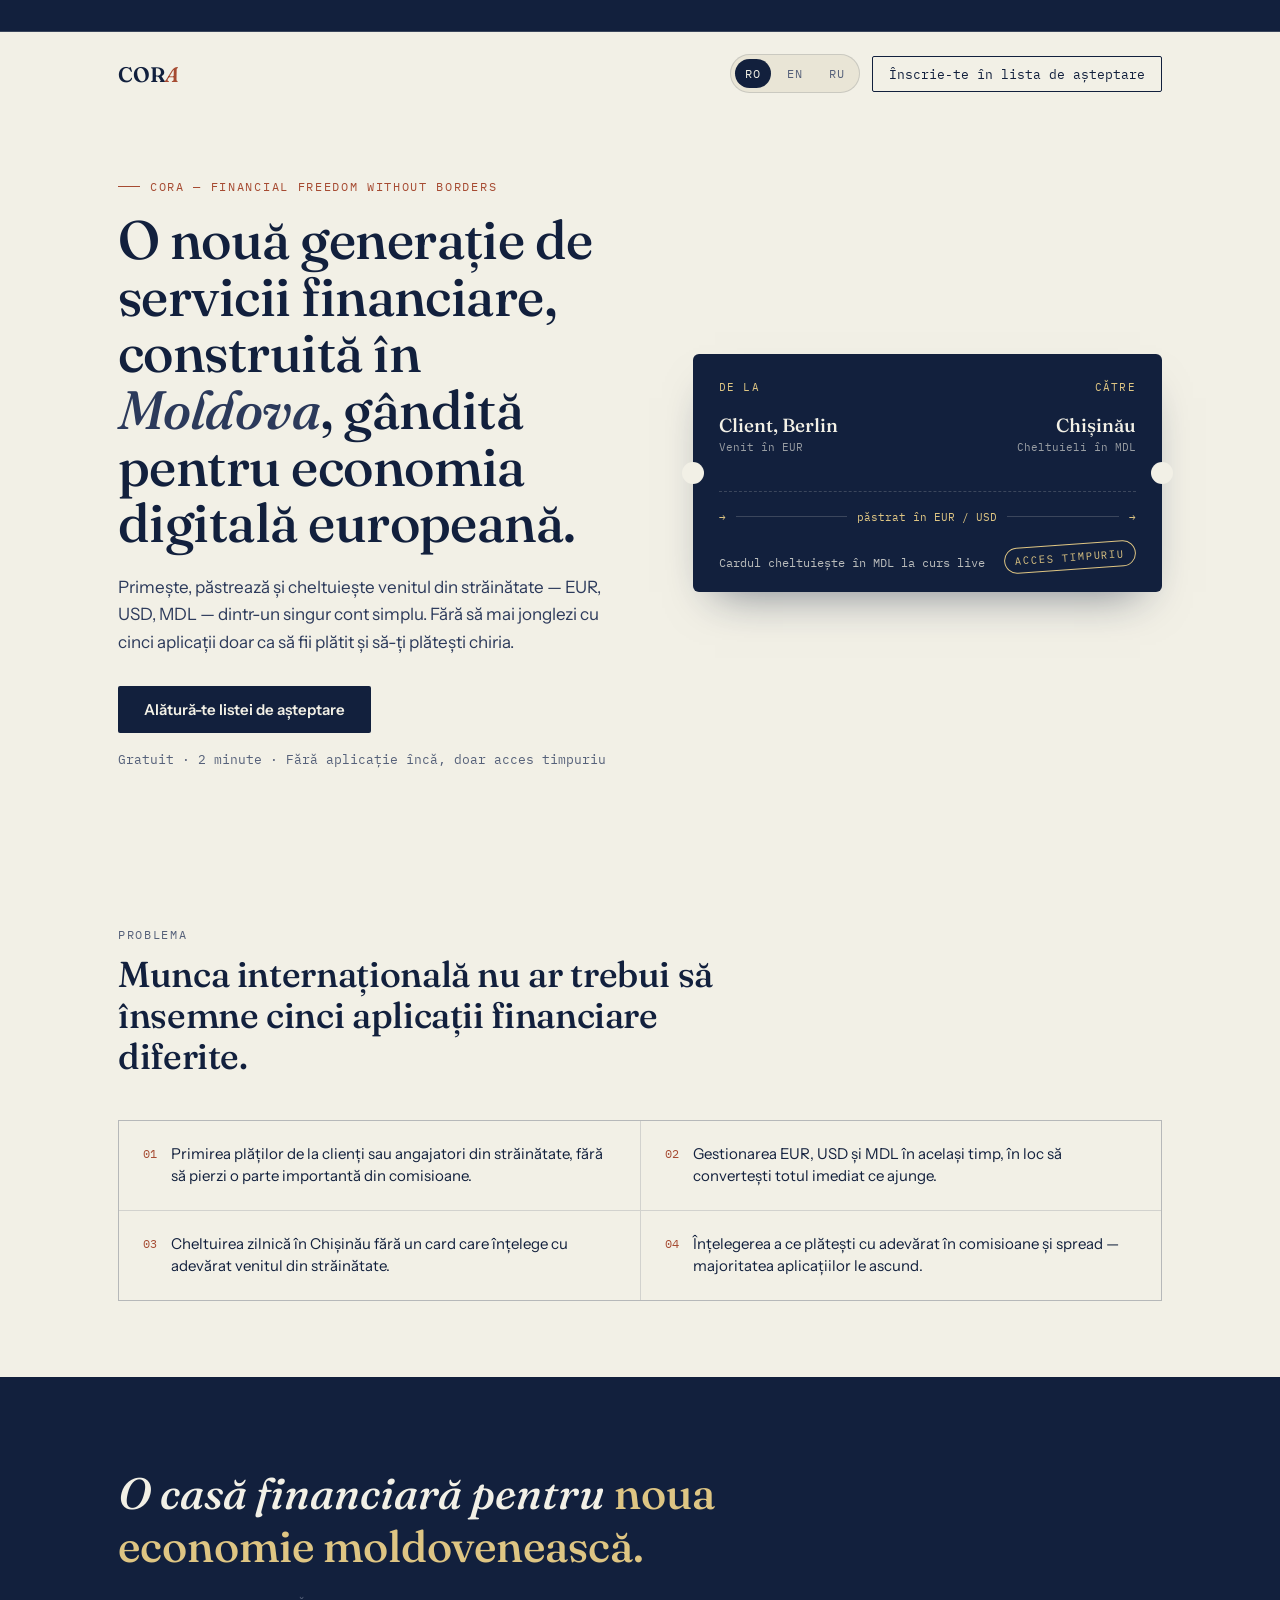
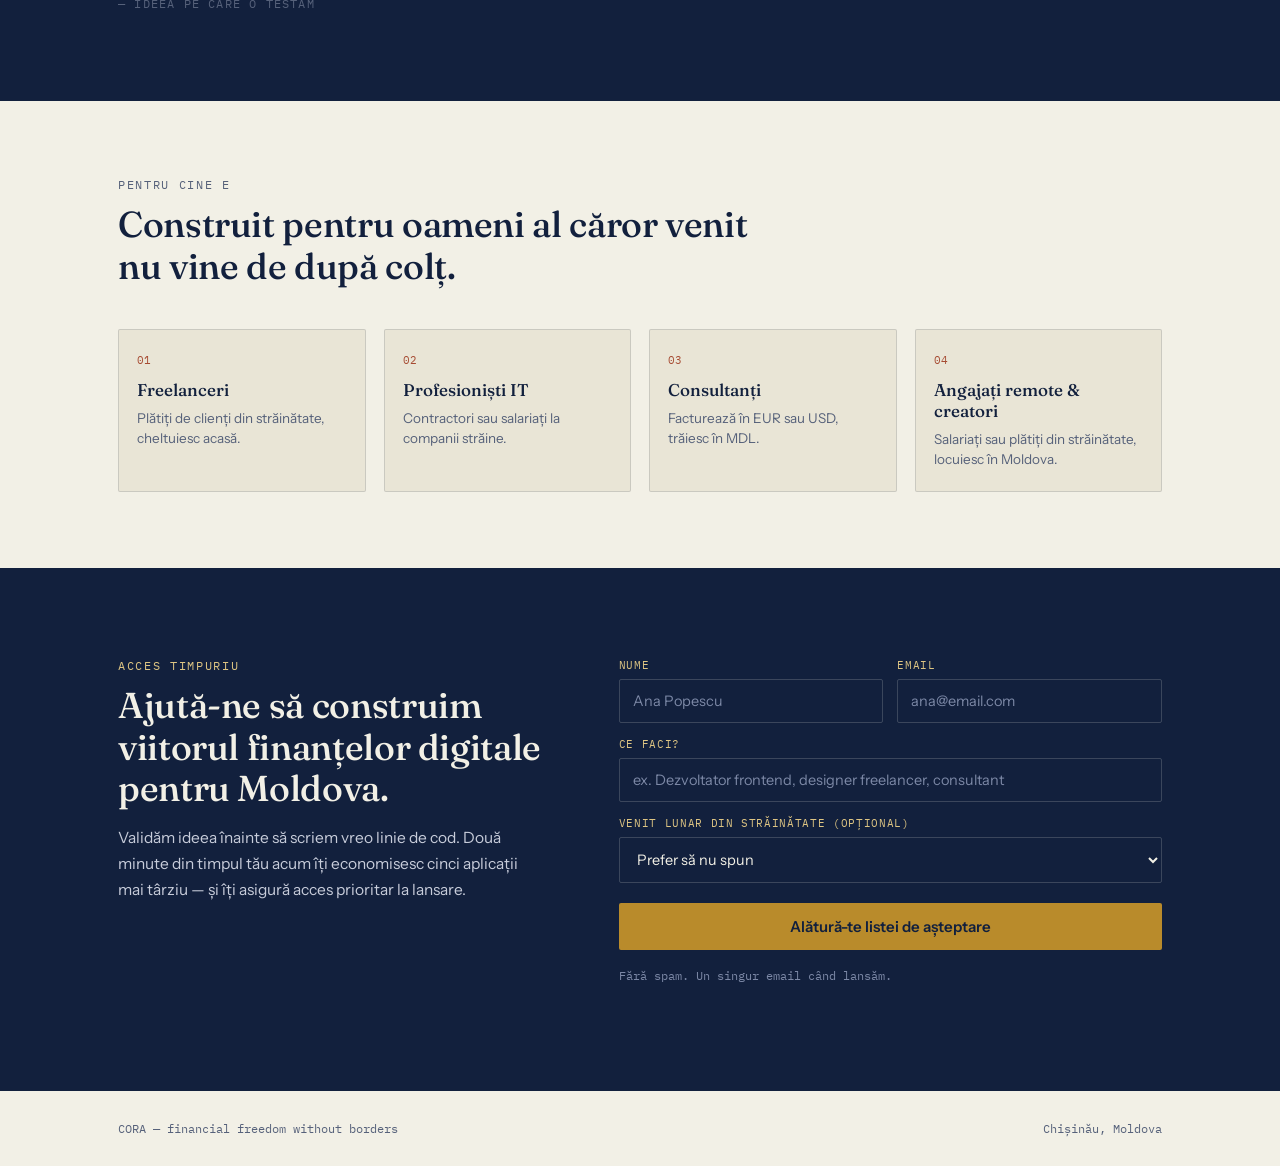
==== commit c82c97ad: "en" ====
--- a/index.html
+++ b/index.html
@@ -10,687 +10,8 @@
     <link
         href="https://fonts.googleapis.com/css2?family=Fraunces:ital,opsz,wght@0,9..144,400;0,9..144,500;0,9..144,600;1,9..144,500&family=Instrument+Sans:wght@400;500;600&family=IBM+Plex+Mono:wght@400;500&display=swap"
         rel="stylesheet">
-    <style>
-        :root {
-            --ink: #12203D;
-            --ink-soft: #2C3A5B;
-            --paper: #F2F0E6;
-            --paper-dim: #E9E5D6;
-            --gold: #B98B2B;
-            --gold-soft: #DEC583;
-            --rust: #A64B32;
-            --slate: #56617A;
-            --line: rgba(18, 32, 61, 0.14);
-            --line-on-ink: rgba(242, 240, 230, 0.18);
-            --radius: 2px;
-        }
+    <link rel="stylesheet" href="styles.css">
 
-        * {
-            box-sizing: border-box;
-        }
-
-        html {
-            scroll-behavior: smooth;
-        }
-
-        @media (prefers-reduced-motion: reduce) {
-            html {
-                scroll-behavior: auto;
-            }
-
-            * {
-                animation-duration: 0.001ms !important;
-                animation-iteration-count: 1 !important;
-                transition-duration: 0.001ms !important;
-            }
-        }
-
-        body {
-            margin: 0;
-            background: var(--paper);
-            color: var(--ink);
-            font-family: 'Instrument Sans', sans-serif;
-            -webkit-font-smoothing: antialiased;
-        }
-
-        a {
-            color: inherit;
-        }
-
-        .wrap {
-            max-width: 1100px;
-            margin: 0 auto;
-            padding: 0 28px;
-        }
-
-        /* ---------- ticker ---------- */
-        .ticker {
-            background: var(--ink);
-            color: var(--paper);
-            overflow: hidden;
-            white-space: nowrap;
-            border-bottom: 1px solid var(--line-on-ink);
-            font-family: 'IBM Plex Mono', monospace;
-            font-size: 12px;
-            letter-spacing: .04em;
-        }
-
-        .ticker-track {
-            display: inline-block;
-            padding-left: 100%;
-            animation: scrollTicker 32s linear infinite;
-        }
-
-        @keyframes scrollTicker {
-            0% {
-                transform: translateX(0);
-            }
-
-            100% {
-                transform: translateX(-100%);
-            }
-        }
-
-        .ticker span {
-            padding: 8px 22px;
-            display: inline-block;
-        }
-
-        .ticker span b {
-            color: var(--gold-soft);
-            font-weight: 500;
-        }
-
-        /* ---------- nav ---------- */
-        header.nav {
-            display: flex;
-            align-items: center;
-            justify-content: space-between;
-            padding: 22px 0;
-        }
-
-        .logo {
-            font-family: 'Fraunces', serif;
-            font-weight: 600;
-            font-size: 21px;
-            letter-spacing: -0.01em;
-        }
-
-        .logo em {
-            font-style: italic;
-            color: var(--rust);
-        }
-
-        .nav-tools {
-            display: flex;
-            align-items: center;
-            gap: 12px;
-        }
-
-        .nav-cta {
-            font-family: 'IBM Plex Mono', monospace;
-            font-size: 12.5px;
-            text-decoration: none;
-            border: 1px solid var(--ink);
-            padding: 9px 16px;
-            border-radius: var(--radius);
-            transition: background .15s ease, color .15s ease;
-        }
-
-        .nav-cta:hover {
-            background: var(--ink);
-            color: var(--paper);
-        }
-
-        .nav-cta:focus-visible {
-            outline: 2px solid var(--rust);
-            outline-offset: 2px;
-        }
-
-        .lang-switcher {
-            display: inline-flex;
-            align-items: center;
-            gap: 6px;
-            padding: 4px;
-            border: 1px solid var(--line);
-            border-radius: 999px;
-            background: var(--paper-dim);
-        }
-
-        .lang-link {
-            font-family: 'IBM Plex Mono', monospace;
-            font-size: 11.5px;
-            letter-spacing: .08em;
-            text-transform: uppercase;
-            text-decoration: none;
-            padding: 7px 10px;
-            border-radius: 999px;
-            color: var(--slate);
-            transition: background .15s ease, color .15s ease;
-        }
-
-        .lang-link:hover {
-            background: var(--paper);
-            color: var(--ink);
-        }
-
-        .lang-link.is-active {
-            background: var(--ink);
-            color: var(--paper);
-            cursor: default;
-            pointer-events: none;
-        }
-
-        @media (max-width: 640px) {
-            header.nav {
-                flex-wrap: wrap;
-                gap: 12px;
-            }
-
-            .nav-tools {
-                width: 100%;
-                justify-content: space-between;
-            }
-        }
-
-        /* ---------- hero ---------- */
-        .hero {
-            padding: 64px 0 84px;
-            display: grid;
-            grid-template-columns: 1.05fr 0.95fr;
-            gap: 56px;
-            align-items: center;
-        }
-
-        .eyebrow {
-            font-family: 'IBM Plex Mono', monospace;
-            font-size: 12px;
-            letter-spacing: .14em;
-            text-transform: uppercase;
-            color: var(--rust);
-            margin: 0 0 18px;
-            display: flex;
-            align-items: center;
-            gap: 10px;
-        }
-
-        .eyebrow::before {
-            content: "";
-            width: 22px;
-            height: 1px;
-            background: var(--rust);
-            display: inline-block;
-        }
-
-        h1 {
-            font-family: 'Fraunces', serif;
-            font-weight: 500;
-            font-size: clamp(34px, 4.6vw, 54px);
-            line-height: 1.05;
-            letter-spacing: -0.01em;
-            margin: 0 0 22px;
-        }
-
-        h1 i {
-            font-style: italic;
-            color: var(--ink-soft);
-        }
-
-        .hero p.lede {
-            font-size: 17px;
-            line-height: 1.6;
-            color: var(--ink-soft);
-            max-width: 46ch;
-            margin: 0 0 30px;
-        }
-
-        .hero-actions {
-            display: flex;
-            align-items: center;
-            gap: 18px;
-            flex-wrap: wrap;
-        }
-
-        .btn-primary {
-            background: var(--ink);
-            color: var(--paper);
-            font-family: 'Instrument Sans', sans-serif;
-            font-weight: 600;
-            font-size: 15px;
-            border: none;
-            padding: 14px 26px;
-            border-radius: var(--radius);
-            cursor: pointer;
-            text-decoration: none;
-            display: inline-block;
-            transition: transform .15s ease, background .15s ease;
-        }
-
-        .btn-primary:hover {
-            background: var(--rust);
-        }
-
-        .btn-primary:focus-visible {
-            outline: 2px solid var(--rust);
-            outline-offset: 3px;
-        }
-
-        .hero-sub {
-            font-family: 'IBM Plex Mono', monospace;
-            font-size: 12.5px;
-            color: var(--slate);
-        }
-
-        /* ---------- ticket / signature element ---------- */
-        .ticket {
-            background: var(--ink);
-            color: var(--paper);
-            border-radius: 6px;
-            position: relative;
-            padding: 26px 26px 22px;
-            box-shadow: 0 22px 44px -22px rgba(18, 32, 61, 0.55);
-        }
-
-        .ticket::before,
-        .ticket::after {
-            content: "";
-            position: absolute;
-            top: 50%;
-            width: 22px;
-            height: 22px;
-            background: var(--paper);
-            border-radius: 50%;
-            transform: translateY(-50%);
-        }
-
-        .ticket::before {
-            left: -11px;
-        }
-
-        .ticket::after {
-            right: -11px;
-        }
-
-        .ticket-row {
-            display: flex;
-            justify-content: space-between;
-            align-items: flex-start;
-            padding-bottom: 18px;
-            margin-bottom: 18px;
-            border-bottom: 1px dashed var(--line-on-ink);
-        }
-
-        .ticket-label {
-            font-family: 'IBM Plex Mono', monospace;
-            font-size: 10.5px;
-            letter-spacing: .12em;
-            text-transform: uppercase;
-            color: var(--gold-soft);
-            margin: 0 0 6px;
-        }
-
-        .ticket-value {
-            font-family: 'Fraunces', serif;
-            font-size: 19px;
-            font-weight: 500;
-        }
-
-        .ticket-value small {
-            display: block;
-            font-family: 'IBM Plex Mono', monospace;
-            font-size: 11px;
-            color: var(--paper);
-            opacity: .6;
-            font-weight: 400;
-            margin-top: 3px;
-        }
-
-        .ticket-mid {
-            display: flex;
-            align-items: center;
-            gap: 10px;
-            margin: 2px 0 20px;
-        }
-
-        .ticket-mid .line {
-            flex: 1;
-            height: 1px;
-            background: var(--line-on-ink);
-            position: relative;
-        }
-
-        .ticket-mid .plane {
-            font-family: 'IBM Plex Mono', monospace;
-            font-size: 11px;
-            color: var(--gold-soft);
-        }
-
-        .ticket-foot {
-            display: flex;
-            justify-content: space-between;
-            align-items: flex-end;
-        }
-
-        .ticket-rate {
-            font-family: 'IBM Plex Mono', monospace;
-            font-size: 11.5px;
-            color: var(--paper);
-            opacity: .75;
-        }
-
-        .ticket-stamp {
-            font-family: 'IBM Plex Mono', monospace;
-            font-size: 10.5px;
-            letter-spacing: .08em;
-            border: 1px solid var(--gold-soft);
-            color: var(--gold-soft);
-            padding: 5px 10px;
-            border-radius: 20px;
-            transform: rotate(-4deg);
-        }
-
-        /* ---------- problem section ---------- */
-        .section {
-            padding: 76px 0;
-        }
-
-        .section-head {
-            max-width: 60ch;
-            margin: 0 0 42px;
-        }
-
-        .kicker {
-            font-family: 'IBM Plex Mono', monospace;
-            font-size: 12px;
-            letter-spacing: .14em;
-            text-transform: uppercase;
-            color: var(--slate);
-            margin: 0 0 12px;
-        }
-
-        h2 {
-            font-family: 'Fraunces', serif;
-            font-weight: 500;
-            font-size: clamp(26px, 3.2vw, 36px);
-            line-height: 1.15;
-            margin: 0;
-            letter-spacing: -0.01em;
-        }
-
-        .problem-list {
-            list-style: none;
-            margin: 0;
-            padding: 0;
-            display: grid;
-            grid-template-columns: repeat(2, 1fr);
-            gap: 1px;
-            background: var(--line);
-            border: 1px solid var(--line);
-        }
-
-        .problem-list li {
-            background: var(--paper);
-            padding: 22px 24px;
-            font-size: 15px;
-            line-height: 1.5;
-            display: flex;
-            gap: 14px;
-        }
-
-        .problem-list .num {
-            font-family: 'IBM Plex Mono', monospace;
-            font-size: 12px;
-            color: var(--rust);
-            flex-shrink: 0;
-            padding-top: 2px;
-        }
-
-        /* ---------- vision ---------- */
-        .vision {
-            background: var(--ink);
-            color: var(--paper);
-            padding: 90px 0;
-        }
-
-        .vision blockquote {
-            margin: 0;
-            max-width: 22ch;
-            font-family: 'Fraunces', serif;
-            font-style: italic;
-            font-weight: 500;
-            font-size: clamp(28px, 4vw, 44px);
-            line-height: 1.2;
-        }
-
-        .vision blockquote span {
-            color: var(--gold-soft);
-            font-style: normal;
-        }
-
-        .vision-cite {
-            font-family: 'IBM Plex Mono', monospace;
-            font-size: 12px;
-            letter-spacing: .1em;
-            text-transform: uppercase;
-            color: var(--slate);
-            margin-top: 24px;
-            display: block;
-        }
-
-        /* ---------- who ---------- */
-        .who-grid {
-            display: grid;
-            grid-template-columns: repeat(4, 1fr);
-            gap: 18px;
-        }
-
-        .who-card {
-            border: 1px solid var(--line);
-            background: var(--paper-dim);
-            padding: 22px 18px;
-            border-radius: var(--radius);
-        }
-
-        .who-card .who-tag {
-            font-family: 'IBM Plex Mono', monospace;
-            font-size: 11px;
-            color: var(--rust);
-            margin: 0 0 10px;
-        }
-
-        .who-card h3 {
-            font-family: 'Fraunces', serif;
-            font-weight: 500;
-            font-size: 17px;
-            margin: 0 0 8px;
-        }
-
-        .who-card p {
-            font-size: 13.5px;
-            color: var(--slate);
-            line-height: 1.5;
-            margin: 0;
-        }
-
-        /* ---------- waitlist ---------- */
-        .waitlist {
-            background: var(--ink);
-            color: var(--paper);
-            padding: 90px 0 96px;
-        }
-
-        .waitlist-grid {
-            display: grid;
-            grid-template-columns: 0.9fr 1.1fr;
-            gap: 56px;
-            align-items: start;
-        }
-
-        .waitlist h2 {
-            color: var(--paper);
-        }
-
-        .waitlist .kicker {
-            color: var(--gold-soft);
-        }
-
-        .waitlist p.intro {
-            font-size: 15.5px;
-            line-height: 1.65;
-            color: #C7CCDA;
-            max-width: 40ch;
-            margin: 16px 0 0;
-        }
-
-        form {
-            display: grid;
-            gap: 14px;
-        }
-
-        .field-row {
-            display: grid;
-            grid-template-columns: 1fr 1fr;
-            gap: 14px;
-        }
-
-        label {
-            font-family: 'IBM Plex Mono', monospace;
-            font-size: 11px;
-            letter-spacing: .06em;
-            text-transform: uppercase;
-            color: var(--gold-soft);
-            margin-bottom: 7px;
-            display: block;
-        }
-
-        input,
-        select {
-            width: 100%;
-            background: transparent;
-            border: 1px solid var(--line-on-ink);
-            color: var(--paper);
-            font-family: 'Instrument Sans', sans-serif;
-            font-size: 14.5px;
-            padding: 12px 13px;
-            border-radius: var(--radius);
-        }
-
-        input::placeholder {
-            color: #7C88A6;
-        }
-
-        input:focus-visible,
-        select:focus-visible {
-            outline: 2px solid var(--gold-soft);
-            outline-offset: 2px;
-            border-color: var(--gold-soft);
-        }
-
-        select {
-            color-scheme: dark;
-        }
-
-        .field {
-            display: flex;
-            flex-direction: column;
-        }
-
-        .submit-btn {
-            margin-top: 6px;
-            background: var(--gold);
-            color: var(--ink);
-            font-weight: 600;
-            font-size: 15px;
-            border: none;
-            padding: 14px 22px;
-            border-radius: var(--radius);
-            cursor: pointer;
-            font-family: 'Instrument Sans', sans-serif;
-            transition: background .15s ease;
-        }
-
-        .submit-btn:hover {
-            background: var(--gold-soft);
-        }
-
-        .submit-btn:focus-visible {
-            outline: 2px solid var(--paper);
-            outline-offset: 3px;
-        }
-
-        .form-note {
-            font-family: 'IBM Plex Mono', monospace;
-            font-size: 11.5px;
-            color: #7C88A6;
-            margin-top: 4px;
-        }
-
-        .success {
-            display: none;
-            border: 1px solid var(--gold-soft);
-            padding: 22px;
-            border-radius: var(--radius);
-            font-family: 'Fraunces', serif;
-            font-size: 18px;
-        }
-
-        .success span {
-            color: var(--gold-soft);
-            font-family: 'IBM Plex Mono', monospace;
-            font-size: 11px;
-            letter-spacing: .1em;
-            text-transform: uppercase;
-            display: block;
-            margin-bottom: 8px;
-        }
-
-        footer {
-            padding: 30px 0;
-            display: flex;
-            justify-content: space-between;
-            align-items: center;
-            font-family: 'IBM Plex Mono', monospace;
-            font-size: 11.5px;
-            color: var(--slate);
-        }
-
-        @media (max-width: 860px) {
-            .hero {
-                grid-template-columns: 1fr;
-                gap: 44px;
-                padding-top: 44px;
-            }
-
-            .problem-list {
-                grid-template-columns: 1fr;
-            }
-
-            .who-grid {
-                grid-template-columns: 1fr 1fr;
-            }
-
-            .waitlist-grid {
-                grid-template-columns: 1fr;
-                gap: 38px;
-            }
-
-            .field-row {
-                grid-template-columns: 1fr;
-            }
-        }
-
-        @media (max-width: 520px) {
-            .who-grid {
-                grid-template-columns: 1fr;
-            }
-
-            footer {
-                flex-direction: column;
-                gap: 8px;
-                align-items: flex-start;
-            }
-        }
-    </style>
 </head>
 
 <body>
@@ -707,6 +28,7 @@
             <div class="nav-tools">
                 <div class="lang-switcher" aria-label="Schimbător de limbă">
                     <span class="lang-link is-active" aria-current="page">RO</span>
+                    <a class="lang-link" href="landing-page-en.html">EN</a>
                     <a class="lang-link" href="landing-page-ru.html">RU</a>
                 </div>
                 <a href="#waitlist" class="nav-cta">Înscrie-te în lista de așteptare</a>
@@ -867,124 +189,7 @@
             <span>Chișinău, Moldova</span>
         </footer>
     </div>
-    <script>
-        const form = document.getElementById("waitlistForm");
-        const submitBtn = form.querySelector("button[type='submit']");
-        const successMsg = document.getElementById("successMsg");
-        const tickerTrack = document.getElementById("tickerTrack");
-
-        const fallbackRates = {
-            EUR: 19.42,
-            USD: 17.85,
-            GBP: 22.61
-        };
-
-        function formatRate(value) {
-            return Number(value).toFixed(2);
-        }
-
-        function renderTicker(rates) {
-            const items = [
-                { label: "EUR → MDL", value: rates.EUR },
-                { label: "USD → MDL", value: rates.USD },
-                { label: "GBP → MDL", value: rates.GBP },
-                { label: "VENIT DE LA DISTANȚĂ, VIAȚĂ LOCALĂ" }
-            ];
-
-            const repeatedItems = [...items, ...items]
-                .map((item) => {
-                    if (item.value === undefined) {
-                        return `<span>${item.label}</span>`;
-                    }
-
-                    return `<span>${item.label} <b>${formatRate(item.value)}</b></span>`;
-                })
-                .join("");
-
-            tickerTrack.innerHTML = repeatedItems;
-        }
-
-        async function loadExchangeRates() {
-            try {
-                const response = await fetch("https://open.er-api.com/v6/latest/EUR");
-
-                if (!response.ok) {
-                    throw new Error("Network response was not ok");
-                }
-
-                const data = await response.json();
-
-                if (data.result !== "success") {
-                    throw new Error("Invalid response");
-                }
-
-                const rates = {
-                    EUR: data.rates.MDL,
-                    USD: data.rates.MDL / data.rates.USD,
-                    GBP: data.rates.MDL / data.rates.GBP
-                };
-
-                renderTicker(rates);
-            } catch (error) {
-                console.error("Could not fetch live exchange rates:", error);
-                renderTicker(fallbackRates);
-            }
-        }
-
-        // Hide the success message initially
-        successMsg.style.display = "none";
-
-        form.addEventListener("submit", async (e) => {
-            e.preventDefault();
-
-            submitBtn.disabled = true;
-            submitBtn.textContent = "Se trimite...";
-
-            try {
-                const formData = new FormData(form);
-
-                const response = await fetch(
-                    "https://script.google.com/macros/s/AKfycbwb3C-8-bIIivV0Q0e7ih15LKuagj2zkJPZKstjyRE46Ev20pFvM3_mMvNNm30jwaUVmQ/exec",
-                    {
-                        method: "POST",
-                        body: formData
-                    }
-                );
-
-                const result = await response.json();
-
-                if (result.success) {
-                    // Disable all form controls
-                    form.querySelectorAll("input, select, button").forEach(el => {
-                        el.disabled = true;
-                    });
-
-                    // Hide the submit button
-                    submitBtn.style.display = "none";
-
-                    // Show success banner
-                    successMsg.style.display = "block";
-                } else {
-                    console.error(result.error);
-
-                    submitBtn.disabled = false;
-                    submitBtn.textContent = "Alătură-te listei de așteptare";
-
-                    alert("A apărut o eroare. Încearcă din nou.");
-                }
-            } catch (err) {
-                console.error(err);
-
-                submitBtn.disabled = false;
-                submitBtn.textContent = "Alătură-te listei de așteptare";
-
-                alert("Nu s-a putut trimite formularul. Încearcă din nou.");
-            }
-        });
-
-        loadExchangeRates();
-        setInterval(loadExchangeRates, 10 * 60 * 1000);
-    </script>
+    <script src="script.js"></script>
 </body>
 
 </html>
--- a/styles.css
+++ b/styles.css
@@ -0,0 +1,378 @@
+:root{
+  --ink:#12203D;
+  --ink-soft:#2C3A5B;
+  --paper:#F2F0E6;
+  --paper-dim:#E9E5D6;
+  --gold:#B98B2B;
+  --gold-soft:#DEC583;
+  --rust:#A64B32;
+  --slate:#56617A;
+  --line: rgba(18,32,61,0.14);
+  --line-on-ink: rgba(242,240,230,0.18);
+  --radius: 2px;
+}
+
+*{box-sizing:border-box;}
+html{scroll-behavior:smooth;}
+
+@media (prefers-reduced-motion: reduce){
+  html{scroll-behavior:auto;}
+  *{animation-duration:0.001ms !important; animation-iteration-count:1 !important; transition-duration:0.001ms !important;}
+}
+
+body{
+  margin:0;
+  background:var(--paper);
+  color:var(--ink);
+  font-family:'Instrument Sans', sans-serif;
+  -webkit-font-smoothing:antialiased;
+}
+
+a{color:inherit;}
+.wrap{max-width:1100px; margin:0 auto; padding:0 28px;}
+
+/* ---------- ticker ---------- */
+.ticker{
+  background:var(--ink);
+  color:var(--paper);
+  overflow:hidden;
+  white-space:nowrap;
+  border-bottom:1px solid var(--line-on-ink);
+  font-family:'IBM Plex Mono', monospace;
+  font-size:12px;
+  letter-spacing:.04em;
+}
+.ticker-track{
+  display:inline-block;
+  padding-left:100%;
+  animation: scrollTicker 32s linear infinite;
+}
+@keyframes scrollTicker{
+  0%{transform:translateX(0);}
+  100%{transform:translateX(-100%);}
+}
+.ticker span{padding:8px 22px; display:inline-block;}
+.ticker span b{color:var(--gold-soft); font-weight:500;}
+
+/* ---------- nav ---------- */
+header.nav{
+  display:flex; align-items:center; justify-content:space-between;
+  padding:22px 0;
+}
+.logo{
+  font-family:'Fraunces', serif;
+  font-weight:600;
+  font-size:21px;
+  letter-spacing:-0.01em;
+}
+.logo em{
+  font-style:italic;
+  color:var(--rust);
+}
+.nav-tools{display:flex; align-items:center; gap:12px;}
+.nav-cta{
+  font-family:'IBM Plex Mono', monospace;
+  font-size:12.5px;
+  text-decoration:none;
+  border:1px solid var(--ink);
+  padding:9px 16px;
+  border-radius:var(--radius);
+  transition:background .15s ease, color .15s ease;
+}
+.nav-cta:hover{background:var(--ink); color:var(--paper);}
+.nav-cta:focus-visible{outline:2px solid var(--rust); outline-offset:2px;}
+.lang-switcher{display:inline-flex; align-items:center; gap:6px; padding:4px; border:1px solid var(--line); border-radius:999px; background:var(--paper-dim);}
+.lang-link{font-family:'IBM Plex Mono', monospace; font-size:11.5px; letter-spacing:.08em; text-transform:uppercase; text-decoration:none; padding:7px 10px; border-radius:999px; color:var(--slate); transition:background .15s ease, color .15s ease;}
+.lang-link:hover{background:var(--paper); color:var(--ink);}
+.lang-link.is-active{background:var(--ink); color:var(--paper); cursor:default; pointer-events:none;}
+
+/* ---------- hero ---------- */
+.hero{
+  padding:64px 0 84px;
+  display:grid;
+  grid-template-columns:1.05fr 0.95fr;
+  gap:56px;
+  align-items:center;
+}
+.eyebrow{
+  font-family:'IBM Plex Mono', monospace;
+  font-size:12px;
+  letter-spacing:.14em;
+  text-transform:uppercase;
+  color:var(--rust);
+  margin:0 0 18px;
+  display:flex; align-items:center; gap:10px;
+}
+.eyebrow::before{
+  content:"";
+  width:22px; height:1px; background:var(--rust);
+  display:inline-block;
+}
+h1{
+  font-family:'Fraunces', serif;
+  font-weight:500;
+  font-size:clamp(34px, 4.6vw, 54px);
+  line-height:1.05;
+  letter-spacing:-0.01em;
+  margin:0 0 22px;
+}
+h1 i{font-style:italic; color:var(--ink-soft);}
+.hero p.lede{
+  font-size:17px;
+  line-height:1.6;
+  color:var(--ink-soft);
+  max-width:46ch;
+  margin:0 0 30px;
+}
+.hero-actions{display:flex; align-items:center; gap:18px; flex-wrap:wrap;}
+.btn-primary{
+  background:var(--ink);
+  color:var(--paper);
+  font-family:'Instrument Sans', sans-serif;
+  font-weight:600;
+  font-size:15px;
+  border:none;
+  padding:14px 26px;
+  border-radius:var(--radius);
+  cursor:pointer;
+  text-decoration:none;
+  display:inline-block;
+  transition:transform .15s ease, background .15s ease;
+}
+.btn-primary:hover{background:var(--rust);}
+.btn-primary:focus-visible{outline:2px solid var(--rust); outline-offset:3px;}
+.hero-sub{
+  font-family:'IBM Plex Mono', monospace;
+  font-size:12.5px;
+  color:var(--slate);
+}
+
+/* ---------- ticket / signature element ---------- */
+.ticket{
+  background:var(--ink);
+  color:var(--paper);
+  border-radius:6px;
+  position:relative;
+  padding:26px 26px 22px;
+  box-shadow:0 22px 44px -22px rgba(18,32,61,0.55);
+}
+.ticket::before, .ticket::after{
+  content:"";
+  position:absolute;
+  top:50%;
+  width:22px; height:22px;
+  background:var(--paper);
+  border-radius:50%;
+  transform:translateY(-50%);
+}
+.ticket::before{left:-11px;}
+.ticket::after{right:-11px;}
+.ticket-row{
+  display:flex; justify-content:space-between; align-items:flex-start;
+  padding-bottom:18px; margin-bottom:18px;
+  border-bottom:1px dashed var(--line-on-ink);
+}
+.ticket-label{
+  font-family:'IBM Plex Mono', monospace;
+  font-size:10.5px; letter-spacing:.12em; text-transform:uppercase;
+  color:var(--gold-soft); margin:0 0 6px;
+}
+.ticket-value{
+  font-family:'Fraunces', serif; font-size:19px; font-weight:500;
+}
+.ticket-value small{
+  display:block; font-family:'IBM Plex Mono', monospace;
+  font-size:11px; color:var(--paper); opacity:.6; font-weight:400; margin-top:3px;
+}
+.ticket-mid{
+  display:flex; align-items:center; gap:10px; margin:2px 0 20px;
+}
+.ticket-mid .line{flex:1; height:1px; background:var(--line-on-ink); position:relative;}
+.ticket-mid .plane{
+  font-family:'IBM Plex Mono', monospace; font-size:11px; color:var(--gold-soft);
+}
+.ticket-foot{
+  display:flex; justify-content:space-between; align-items:flex-end;
+}
+.ticket-rate{
+  font-family:'IBM Plex Mono', monospace;
+  font-size:11.5px; color:var(--paper); opacity:.75;
+}
+.ticket-stamp{
+  font-family:'IBM Plex Mono', monospace;
+  font-size:10.5px; letter-spacing:.08em;
+  border:1px solid var(--gold-soft);
+  color:var(--gold-soft);
+  padding:5px 10px;
+  border-radius:20px;
+  transform:rotate(-4deg);
+}
+
+/* ---------- problem section ---------- */
+.section{padding:76px 0;}
+.section-head{
+  max-width:60ch; margin:0 0 42px;
+}
+.kicker{
+  font-family:'IBM Plex Mono', monospace;
+  font-size:12px; letter-spacing:.14em; text-transform:uppercase;
+  color:var(--slate); margin:0 0 12px;
+}
+h2{
+  font-family:'Fraunces', serif; font-weight:500;
+  font-size:clamp(26px, 3.2vw, 36px);
+  line-height:1.15; margin:0;
+  letter-spacing:-0.01em;
+}
+.problem-list{
+  list-style:none; margin:0; padding:0;
+  display:grid; grid-template-columns:repeat(2, 1fr); gap:1px;
+  background:var(--line);
+  border:1px solid var(--line);
+}
+.problem-list li{
+  background:var(--paper);
+  padding:22px 24px;
+  font-size:15px;
+  line-height:1.5;
+  display:flex; gap:14px;
+}
+.problem-list .num{
+  font-family:'IBM Plex Mono', monospace;
+  font-size:12px; color:var(--rust); flex-shrink:0; padding-top:2px;
+}
+
+/* ---------- vision ---------- */
+.vision{
+  background:var(--ink);
+  color:var(--paper);
+  padding:90px 0;
+}
+.vision blockquote{
+  margin:0; max-width:22ch;
+  font-family:'Fraunces', serif;
+  font-style:italic;
+  font-weight:500;
+  font-size:clamp(28px, 4vw, 44px);
+  line-height:1.2;
+}
+.vision blockquote span{color:var(--gold-soft); font-style:normal;}
+.vision-cite{
+  font-family:'IBM Plex Mono', monospace;
+  font-size:12px; letter-spacing:.1em; text-transform:uppercase;
+  color:var(--slate); margin-top:24px; display:block;
+}
+
+/* ---------- who ---------- */
+.who-grid{
+  display:grid; grid-template-columns:repeat(4, 1fr); gap:18px;
+}
+.who-card{
+  border:1px solid var(--line);
+  background:var(--paper-dim);
+  padding:22px 18px;
+  border-radius:var(--radius);
+}
+.who-card .who-tag{
+  font-family:'IBM Plex Mono', monospace;
+  font-size:11px; color:var(--rust); margin:0 0 10px;
+}
+.who-card h3{
+  font-family:'Fraunces', serif; font-weight:500;
+  font-size:17px; margin:0 0 8px;
+}
+.who-card p{
+  font-size:13.5px; color:var(--slate); line-height:1.5; margin:0;
+}
+
+/* ---------- waitlist ---------- */
+.waitlist{
+  background:var(--ink);
+  color:var(--paper);
+  padding:90px 0 96px;
+}
+.waitlist-grid{
+  display:grid; grid-template-columns:0.9fr 1.1fr; gap:56px; align-items:start;
+}
+.waitlist h2{color:var(--paper);}
+.waitlist .kicker{color:var(--gold-soft);}
+.waitlist p.intro{
+  font-size:15.5px; line-height:1.65; color:#C7CCDA; max-width:40ch; margin:16px 0 0;
+}
+form{
+  display:grid; gap:14px;
+}
+.field-row{display:grid; grid-template-columns:1fr 1fr; gap:14px;}
+label{
+  font-family:'IBM Plex Mono', monospace;
+  font-size:11px; letter-spacing:.06em; text-transform:uppercase;
+  color:var(--gold-soft); margin-bottom:7px; display:block;
+}
+input, select{
+  width:100%;
+  background:transparent;
+  border:1px solid var(--line-on-ink);
+  color:var(--paper);
+  font-family:'Instrument Sans', sans-serif;
+  font-size:14.5px;
+  padding:12px 13px;
+  border-radius:var(--radius);
+}
+input::placeholder{color:#7C88A6;}
+input:focus-visible, select:focus-visible{
+  outline:2px solid var(--gold-soft); outline-offset:2px; border-color:var(--gold-soft);
+}
+select{color-scheme:dark;}
+.field{display:flex; flex-direction:column;}
+.submit-btn{
+  margin-top:6px;
+  background:var(--gold);
+  color:var(--ink);
+  font-weight:600;
+  font-size:15px;
+  border:none;
+  padding:14px 22px;
+  border-radius:var(--radius);
+  cursor:pointer;
+  font-family:'Instrument Sans', sans-serif;
+  transition:background .15s ease;
+}
+.submit-btn:hover{background:var(--gold-soft);}
+.submit-btn:focus-visible{outline:2px solid var(--paper); outline-offset:3px;}
+.form-note{
+  font-family:'IBM Plex Mono', monospace;
+  font-size:11.5px; color:#7C88A6; margin-top:4px;
+}
+.success{
+  display:none;
+  border:1px solid var(--gold-soft);
+  padding:22px;
+  border-radius:var(--radius);
+  font-family:'Fraunces', serif;
+  font-size:18px;
+}
+.success span{color:var(--gold-soft); font-family:'IBM Plex Mono', monospace; font-size:11px; letter-spacing:.1em; text-transform:uppercase; display:block; margin-bottom:8px;}
+
+footer{
+  padding:30px 0;
+  display:flex; justify-content:space-between; align-items:center;
+  font-family:'IBM Plex Mono', monospace;
+  font-size:11.5px;
+  color:var(--slate);
+}
+
+@media (max-width: 860px){
+  .hero{grid-template-columns:1fr; gap:44px; padding-top:44px;}
+  .problem-list{grid-template-columns:1fr;}
+  .who-grid{grid-template-columns:1fr 1fr;}
+  .waitlist-grid{grid-template-columns:1fr; gap:38px;}
+  .field-row{grid-template-columns:1fr;}
+}
+@media (max-width: 640px){
+  header.nav{flex-wrap:wrap; gap:12px;}
+  .nav-tools{width:100%; justify-content:space-between;}
+}
+@media (max-width: 520px){
+  .who-grid{grid-template-columns:1fr;}
+  footer{flex-direction:column; gap:8px; align-items:flex-start;}
+}
